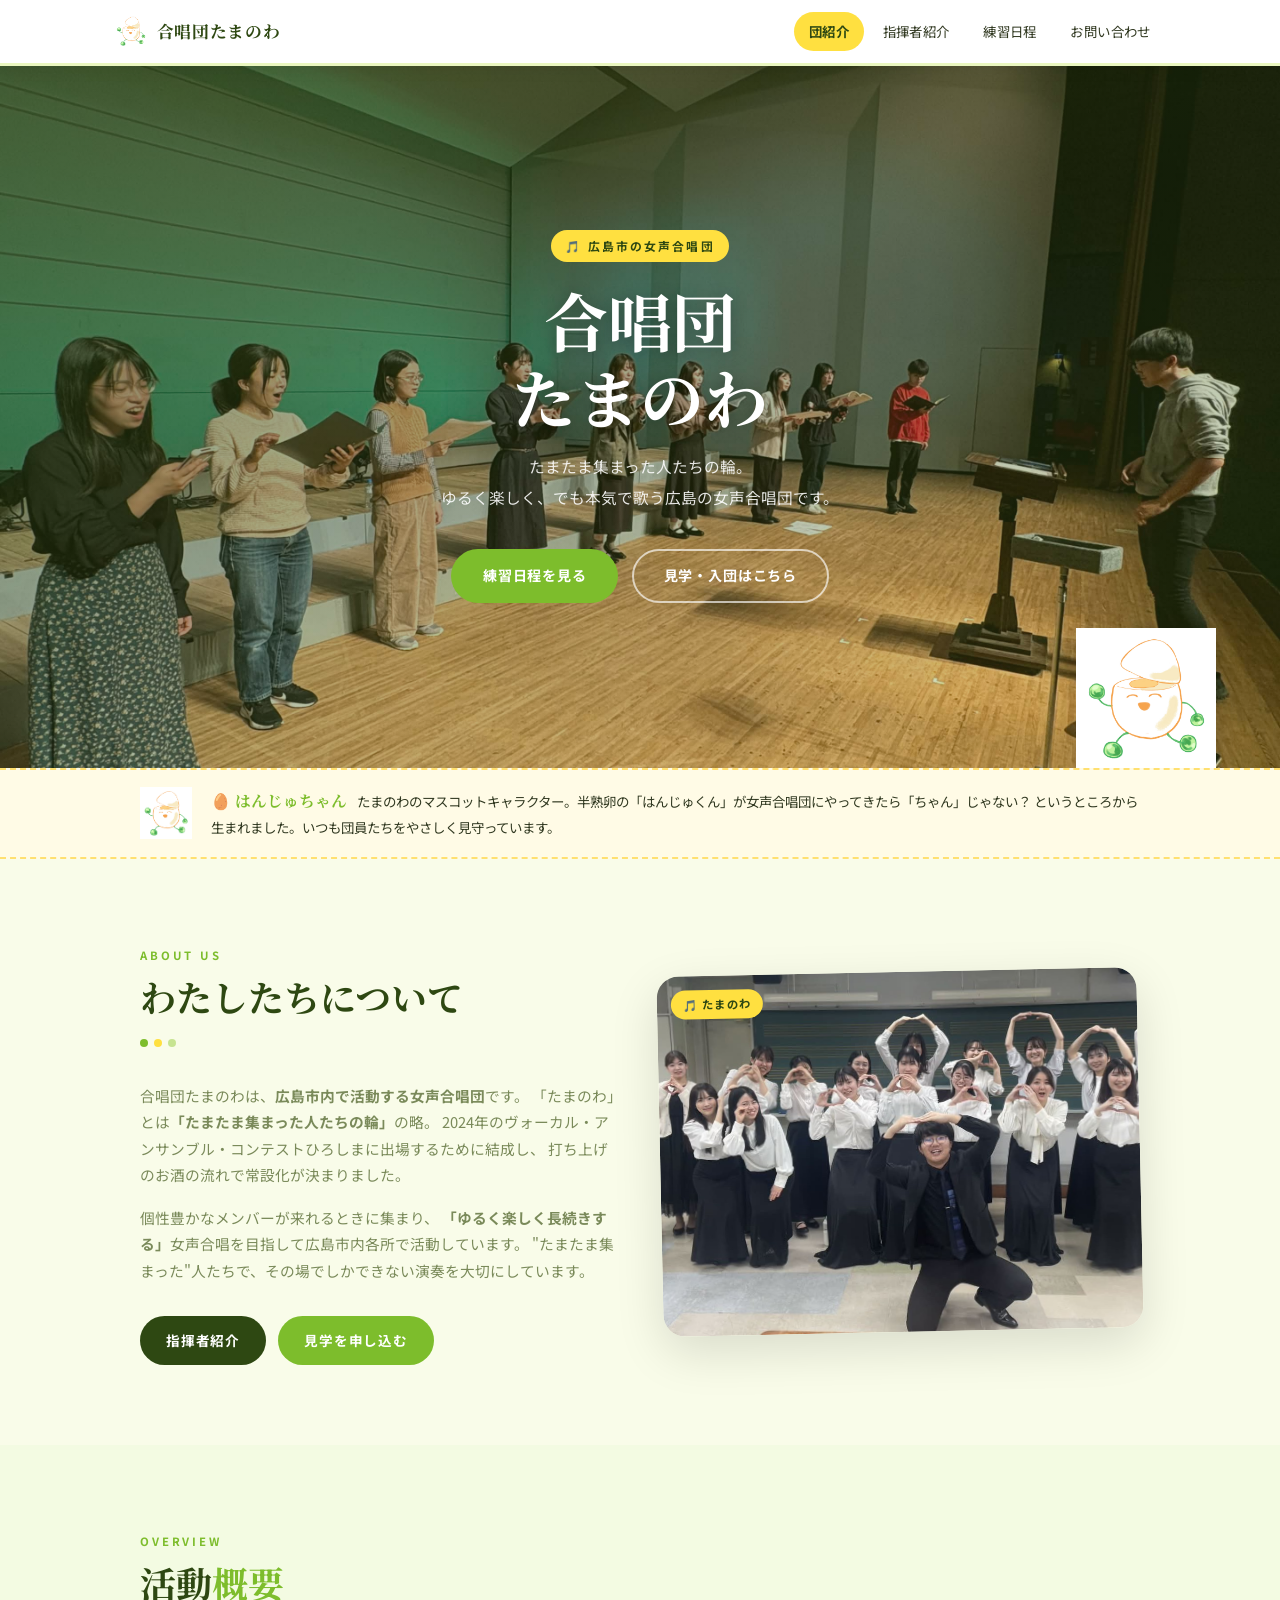
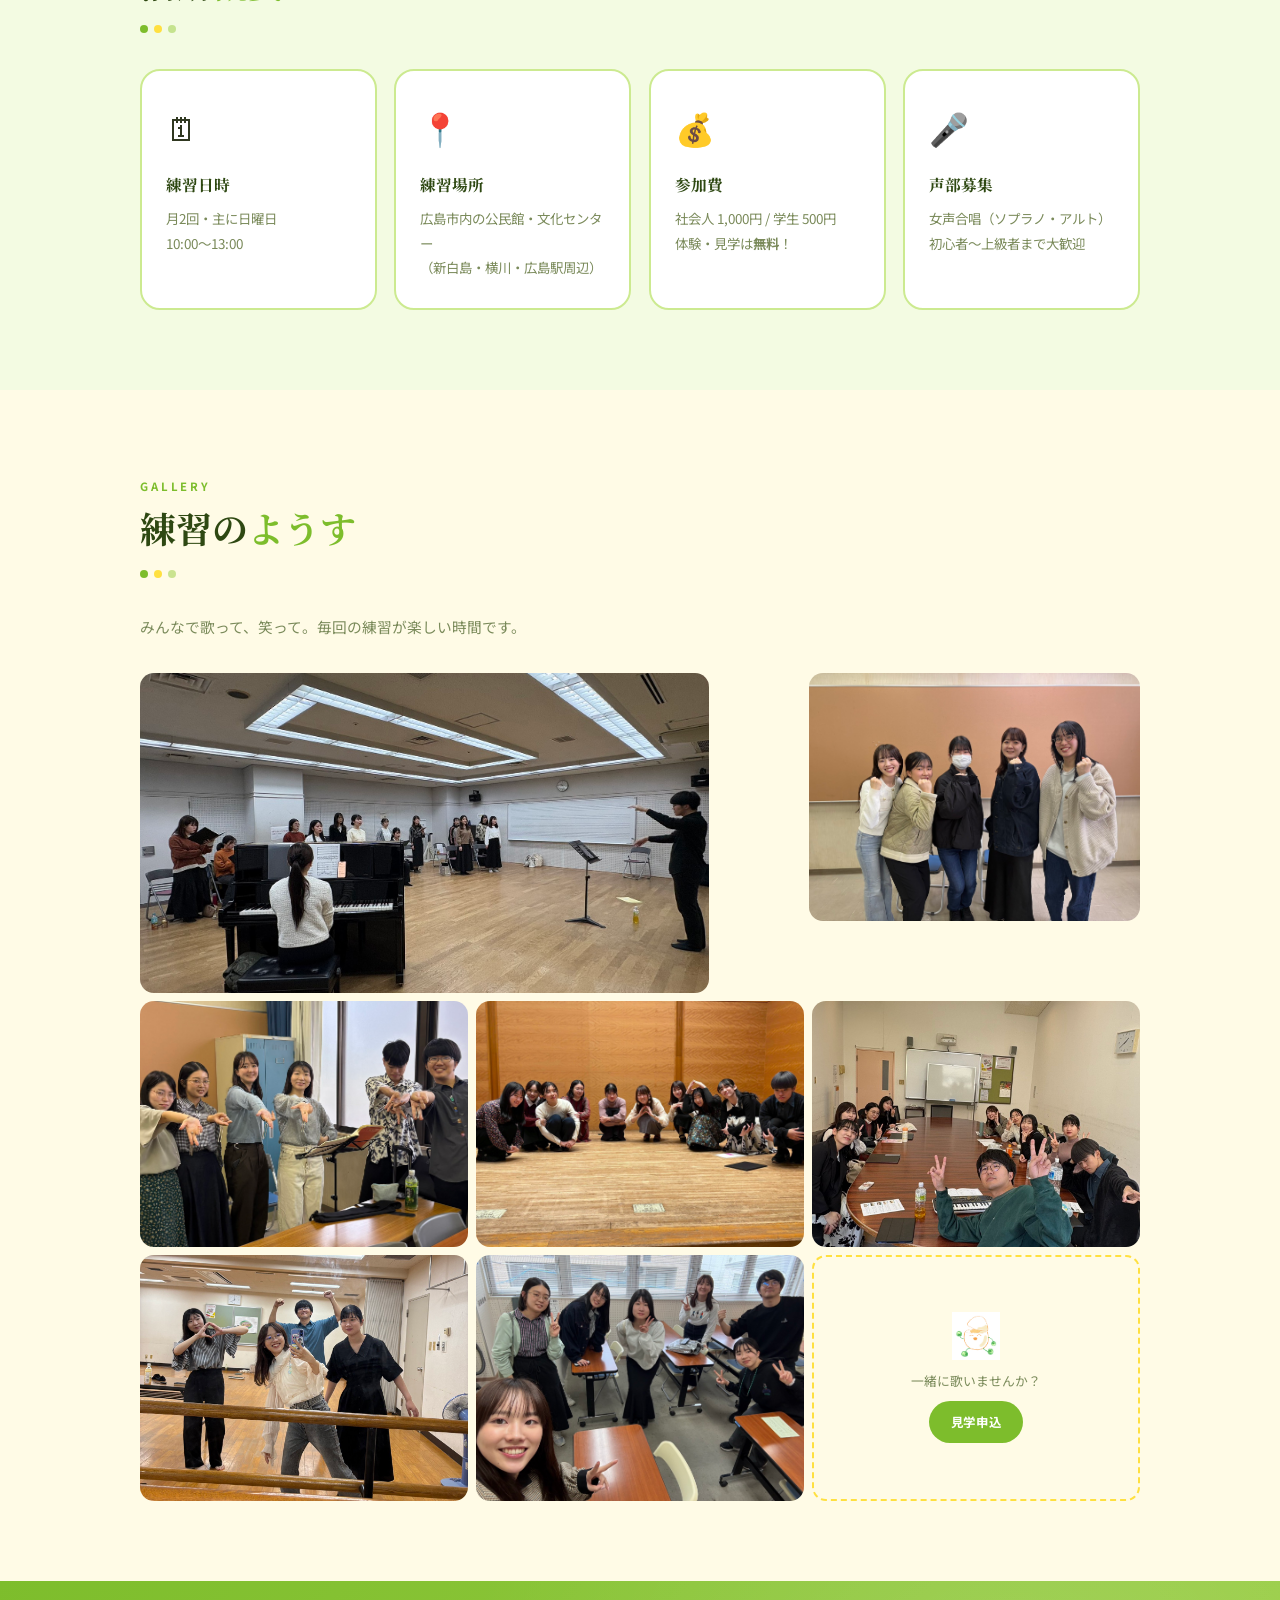
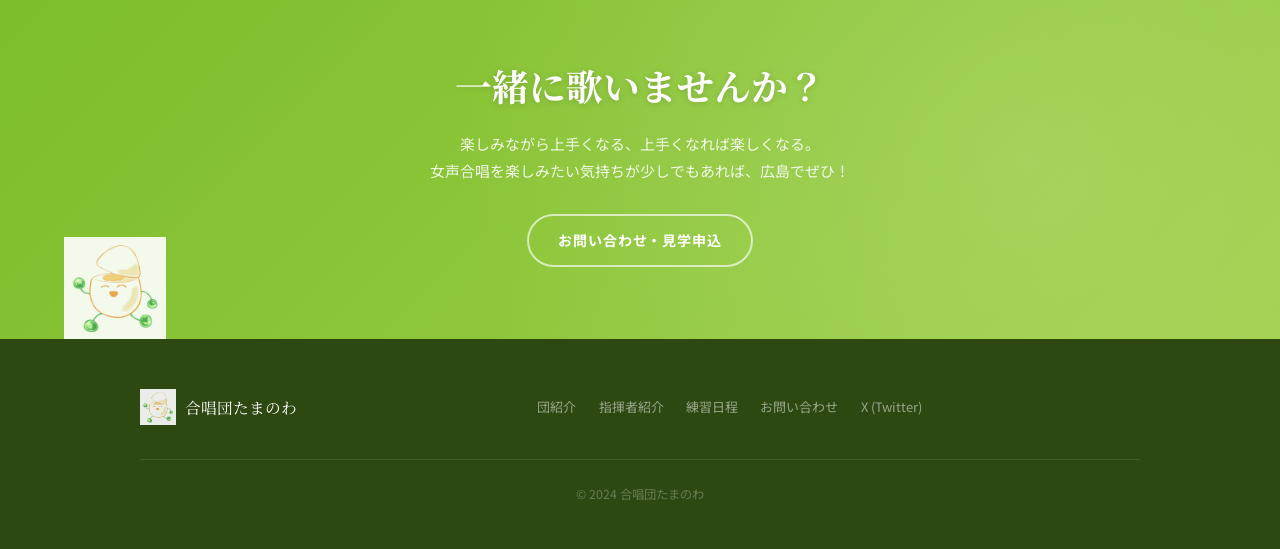
==== index.html @ dd09d54a "デザインをパステル黄緑・黄色ベースにリニューアル - カラーパレットをオレンジ系からパステル黄緑(lime)・黄(yellow)ベースに全面変更 - はんじゅちゃんのふわふわアニメーション(anima" ====
<!DOCTYPE html>
<html lang="ja">
<head>
  <meta charset="UTF-8">
  <meta name="viewport" content="width=device-width, initial-scale=1.0">
  <title>合唱団たまのわ｜広島市の女声合唱団</title>
  <meta name="description" content="広島市内で活動する女声合唱団「合唱団たまのわ」。新白島・横川・広島駅周辺で月2回練習。初心者から上級者まで大歓迎。体験・見学は無料です。">
  <meta name="keywords" content="合唱団,広島,女声合唱,たまのわ,合唱,広島市,女声合唱団,広島 合唱 女声">
  <meta property="og:title" content="合唱団たまのわ｜広島市の女声合唱団">
  <meta property="og:description" content="広島市内で活動する女声合唱団。月2回・広島市内各所で練習中。初心者大歓迎・体験無料！">
  <meta property="og:image" content="photo/団紹介.jpg">
  <meta property="og:type" content="website">
  <link rel="stylesheet" href="style.css">
</head>
<body>

<header>
  <nav>
    <a class="nav-logo" href="index.html">
      <img src="photo/キャラクター.png" alt="はんじゅちゃん">
      合唱団たまのわ
    </a>
    <button class="nav-toggle" aria-label="メニューを開く" onclick="this.closest('nav').querySelector('.nav-links').classList.toggle('open')">
      <span></span><span></span><span></span>
    </button>
    <ul class="nav-links">
      <li><a href="index.html" class="active">団紹介</a></li>
      <li><a href="conductor.html">指揮者紹介</a></li>
      <li><a href="schedule.html">練習日程</a></li>
      <li><a href="contact.html">お問い合わせ</a></li>
    </ul>
  </nav>
</header>

<!-- ヒーロー -->
<section class="hero">
  <div class="hero-bg" style="background-image: url('photo/団全体いい感じ.jpg');"></div>
  <div class="hero-content">
    <span class="hero-tag">🎵 広島市の女声合唱団</span>
    <h1 class="hero-title">合唱団<br>たまのわ</h1>
    <p class="hero-sub">
      たまたま集まった人たちの輪。<br>
      ゆるく楽しく、でも本気で歌う広島の女声合唱団です。
    </p>
    <div class="hero-btns">
      <a href="schedule.html" class="btn btn-primary">練習日程を見る</a>
      <a href="contact.html" class="btn btn-outline">見学・入団はこちら</a>
    </div>
  </div>
  <img src="photo/キャラクター.png" alt="はんじゅちゃん" class="hero-mascot">
</section>

<!-- はんじゅちゃん紹介バー -->
<div class="mascot-bar">
  <div class="mascot-bar-inner">
    <img src="photo/キャラクター.png" alt="はんじゅちゃん">
    <p class="mascot-bar-text">
      <span class="mascot-bar-name">🥚 はんじゅちゃん</span>
      たまのわのマスコットキャラクター。半熟卵の「はんじゅくん」が女声合唱団にやってきたら「ちゃん」じゃない？ というところから生まれました。いつも団員たちをやさしく見守っています。
    </p>
  </div>
</div>

<!-- 団紹介 -->
<section class="section">
  <div class="section-inner">
    <div class="photo-split">
      <div>
        <span class="section-tag">About Us</span>
        <h2 class="section-title">わたしたちについて</h2>
        <div class="divider-dots">
          <span></span><span></span><span></span>
        </div>
        <p class="section-lead">
          合唱団たまのわは、<strong>広島市内で活動する女声合唱団</strong>です。
          「たまのわ」とは<strong>「たまたま集まった人たちの輪」</strong>の略。
          2024年のヴォーカル・アンサンブル・コンテストひろしまに出場するために結成し、
          打ち上げのお酒の流れで常設化が決まりました。
        </p>
        <p class="section-lead" style="margin-top:1rem;">
          個性豊かなメンバーが来れるときに集まり、
          <strong>「ゆるく楽しく長続きする」</strong>女声合唱を目指して広島市内各所で活動しています。
          "たまたま集まった"人たちで、その場でしかできない演奏を大切にしています。
        </p>
        <div style="margin-top:2rem; display:flex; gap:.75rem; flex-wrap:wrap;">
          <a href="conductor.html" class="btn btn-dark" style="font-size:.85rem; padding:.65rem 1.5rem;">指揮者紹介</a>
          <a href="contact.html" class="btn btn-primary" style="font-size:.85rem; padding:.65rem 1.5rem;">見学を申し込む</a>
        </div>
      </div>
      <div class="photo-frame photo-frame-tilt">
        <img src="photo/団紹介.jpg" alt="合唱団たまのわ 集合写真">
        <span class="photo-badge">🎵 たまのわ</span>
      </div>
    </div>
  </div>
</section>

<!-- 活動概要カード -->
<section class="section bg-lime">
  <div class="section-inner">
    <span class="section-tag">Overview</span>
    <h2 class="section-title">活動<span>概要</span></h2>
    <div class="divider-dots"><span></span><span></span><span></span></div>

    <div class="card-grid">
      <div class="card">
        <span class="card-icon">🗓</span>
        <h3>練習日時</h3>
        <p>月2回・主に日曜日<br>10:00〜13:00</p>
      </div>
      <div class="card">
        <span class="card-icon">📍</span>
        <h3>練習場所</h3>
        <p>広島市内の公民館・文化センター<br>（新白島・横川・広島駅周辺）</p>
      </div>
      <div class="card">
        <span class="card-icon">💰</span>
        <h3>参加費</h3>
        <p>社会人 1,000円 / 学生 500円<br>体験・見学は<strong>無料</strong>！</p>
      </div>
      <div class="card">
        <span class="card-icon">🎤</span>
        <h3>声部募集</h3>
        <p>女声合唱（ソプラノ・アルト）<br>初心者〜上級者まで大歓迎</p>
      </div>
    </div>
  </div>
</section>

<!-- 練習風景ギャラリー -->
<section class="section bg-yellow">
  <div class="section-inner">
    <span class="section-tag">Gallery</span>
    <h2 class="section-title">練習の<span>ようす</span></h2>
    <div class="divider-dots"><span></span><span></span><span></span></div>
    <p class="section-lead">みんなで歌って、笑って。毎回の練習が楽しい時間です。</p>

    <div class="gallery-layout">
      <!-- 行1：本格練習シーン（大）＋ガッツポーズ -->
      <div class="gallery-row gallery-row-1">
        <div class="gallery-photo">
          <img src="photo/練習風景/S__86597705_0.jpg" alt="指揮者と合唱団の練習風景">
        </div>
        <div class="gallery-photo">
          <img src="photo/練習風景/S__86597706_0.jpg" alt="練習後のメンバー">
        </div>
      </div>

      <!-- 行2：3ショット -->
      <div class="gallery-row gallery-row-2">
        <div class="gallery-photo">
          <img src="photo/練習風景/S__86597701_0.jpg" alt="練習風景">
        </div>
        <div class="gallery-photo">
          <img src="photo/練習風景/S__86597704_0.jpg" alt="ステージでポーズ">
        </div>
        <div class="gallery-photo">
          <img src="photo/練習風景/S__86597703_0.jpg" alt="ミーティングのようす">
        </div>
      </div>

      <!-- 行3：残り2枚＋CTAセル -->
      <div class="gallery-row gallery-row-3">
        <div class="gallery-photo">
          <img src="photo/練習風景/S__86597702_0.jpg" alt="練習後のひとコマ">
        </div>
        <div class="gallery-photo">
          <img src="photo/練習風景/S__86597707_0.jpg" alt="練習後のひとコマ">
        </div>
        <div class="gallery-cta-cell">
          <img src="photo/キャラクター.png" alt="はんじゅちゃん">
          <p>一緒に歌いませんか？</p>
          <a href="contact.html" class="btn btn-primary" style="font-size:.78rem; padding:.5rem 1.2rem;">見学申込</a>
        </div>
      </div>
    </div>
  </div>
</section>

<!-- CTA バナー -->
<section class="cta-band">
  <img src="photo/キャラクター.png" alt="" class="cta-mascot">
  <h2>一緒に歌いませんか？</h2>
  <p>楽しみながら上手くなる、上手くなれば楽しくなる。<br>女声合唱を楽しみたい気持ちが少しでもあれば、広島でぜひ！</p>
  <a href="contact.html" class="btn btn-outline">お問い合わせ・見学申込</a>
</section>

<footer>
  <div class="footer-inner">
    <div class="footer-logo">
      <img src="photo/キャラクター.png" alt="はんじゅちゃん">
      <span>合唱団たまのわ</span>
    </div>
    <nav class="footer-links">
      <a href="index.html">団紹介</a>
      <a href="conductor.html">指揮者紹介</a>
      <a href="schedule.html">練習日程</a>
      <a href="contact.html">お問い合わせ</a>
      <a href="https://x.com/tamanowa_chorus" target="_blank" rel="noopener">X (Twitter)</a>
    </nav>
    <p class="footer-copy">© 2024 合唱団たまのわ</p>
  </div>
</footer>

</body>
</html>
---- style.css ----
@import url('https://fonts.googleapis.com/css2?family=Noto+Serif+JP:wght@400;700&family=Noto+Sans+JP:wght@300;400;500;700&display=swap');

*, *::before, *::after { box-sizing: border-box; margin: 0; padding: 0; }

:root {
  --lime:        #7DBD2C;   /* メインアクセント：黄緑 */
  --lime-light:  #9ED048;   /* 明るい黄緑 */
  --lime-pale:   #EAF7C0;   /* 淡い黄緑（bg用） */
  --lime-mist:   #F3FBE2;   /* 超淡い黄緑 */
  --yellow:      #FFE040;   /* パステル黄 */
  --yellow-light:#FFF088;   /* 明るい黄 */
  --yellow-pale: #FFFBE6;   /* 超淡い黄 */
  --bg:          #F9FCE9;   /* ページ背景：ほんのり黄緑 */
  --surface:     #FFFFFF;
  --dark:        #2E4812;   /* 濃い緑（ナビ・フッター） */
  --text:        #303820;   /* 本文テキスト */
  --muted:       #7A8A5A;   /* サブテキスト */
  --border:      #CCEA90;   /* ボーダー */
}

html { scroll-behavior: smooth; }
body { font-family: 'Noto Sans JP', sans-serif; background: var(--bg); color: var(--text); line-height: 1.8; }

::-webkit-scrollbar { width: 6px; }
::-webkit-scrollbar-track { background: var(--bg); }
::-webkit-scrollbar-thumb { background: var(--lime-light); border-radius: 3px; }

/* ━━━━━━━━━━━━━━━━━━━━━━━━━━━━━━
   ナビゲーション
━━━━━━━━━━━━━━━━━━━━━━━━━━━━━━ */
header {
  position: sticky; top: 0; z-index: 200;
  background: var(--surface);
  border-bottom: 3px solid var(--lime-pale);
  box-shadow: 0 2px 16px rgba(0,0,0,.08);
}

nav {
  max-width: 1100px; margin: 0 auto;
  display: flex; align-items: center; justify-content: space-between;
  padding: .75rem 1.5rem;
}

.nav-logo {
  display: flex; align-items: center; gap: .55rem;
  font-family: 'Noto Serif JP', serif;
  font-size: 1.05rem; font-weight: 700;
  color: var(--dark); text-decoration: none; letter-spacing: .04em;
}

.nav-logo img { width: 34px; height: 34px; object-fit: contain; }

.nav-links { display: flex; gap: .2rem; list-style: none; }

.nav-links a {
  display: block; padding: .45rem .95rem;
  color: var(--text); text-decoration: none;
  font-size: .84rem; letter-spacing: .03em;
  border-radius: 20px; transition: all .2s;
}

.nav-links a:hover { color: var(--dark); background: var(--lime-pale); }
.nav-links a.active { color: var(--dark); background: var(--yellow); font-weight: 700; }

/* ハンバーガーボタン（スマホ） */
.nav-toggle {
  display: none;
  flex-direction: column; gap: 5px;
  width: 28px; cursor: pointer; padding: 4px;
  background: none; border: none;
}
.nav-toggle span {
  display: block; height: 2px; background: var(--dark); border-radius: 2px;
  transition: all .25s;
}

/* ━━━━━━━━━━━━━━━━━━━━━━━━━━━━━━
   ヒーロー
━━━━━━━━━━━━━━━━━━━━━━━━━━━━━━ */
.hero {
  position: relative;
  height: 78vh; min-height: 460px; max-height: 720px;
  display: flex; align-items: center; justify-content: center;
  overflow: hidden;
}

.hero-bg {
  position: absolute; inset: 0;
  background-size: cover; background-position: center 30%;
}

.hero-bg::after {
  content: '';
  position: absolute; inset: 0;
  background: linear-gradient(
    155deg,
    rgba(46, 72, 18, .65) 0%,
    rgba(46, 72, 18, .40) 50%,
    rgba(125, 189, 44, .18) 100%
  );
}

.hero-content {
  position: relative; z-index: 1;
  text-align: center; padding: 1.5rem 2rem;
  max-width: 680px;
}

.hero-tag {
  display: inline-block;
  background: var(--yellow); color: var(--dark);
  font-size: .74rem; font-weight: 700;
  letter-spacing: .18em;
  padding: .32rem .9rem; border-radius: 20px;
  margin-bottom: 1.2rem;
}

.hero-title {
  font-family: 'Noto Serif JP', serif;
  font-size: clamp(2.2rem, 6.5vw, 4rem);
  font-weight: 700; color: #fff;
  line-height: 1.2; margin-bottom: 1rem;
  text-shadow: 0 2px 16px rgba(0,0,0,.3);
}

.hero-sub {
  font-size: .98rem; color: rgba(255,255,255,.88);
  margin-bottom: 2.25rem; line-height: 2;
}

.hero-btns { display: flex; gap: .85rem; justify-content: center; flex-wrap: wrap; }

.hero-mascot {
  position: absolute; bottom: 0; right: 5%;
  width: clamp(80px, 11vw, 140px);
  filter: drop-shadow(0 4px 12px rgba(0,0,0,.2));
  pointer-events: none;
}

/* ━━━━━━━━━━━━━━━━━━━━━━━━━━━━━━
   ボタン
━━━━━━━━━━━━━━━━━━━━━━━━━━━━━━ */
.btn {
  display: inline-flex; align-items: center; gap: .45rem;
  padding: .75rem 1.85rem; border-radius: 50px;
  font-family: inherit; font-size: .88rem; font-weight: 700;
  letter-spacing: .06em; text-decoration: none;
  border: 2px solid transparent;
  transition: transform .18s, box-shadow .18s, background .18s;
  cursor: pointer;
}

.btn-primary { background: var(--lime); color: #fff; }
.btn-primary:hover { background: var(--lime-light); transform: translateY(-2px); box-shadow: 0 8px 22px rgba(125,189,44,.38); }

.btn-yellow { background: var(--yellow); color: var(--dark); }
.btn-yellow:hover { background: var(--yellow-light); transform: translateY(-2px); box-shadow: 0 8px 22px rgba(255,224,64,.45); }

.btn-outline { background: transparent; color: #fff; border-color: rgba(255,255,255,.65); }
.btn-outline:hover { background: rgba(255,255,255,.14); transform: translateY(-2px); }

.btn-dark { background: var(--dark); color: #fff; }
.btn-dark:hover { background: #3c5e1c; transform: translateY(-2px); box-shadow: 0 8px 22px rgba(46,72,18,.35); }

.btn-line { background: #06C755; color: #fff; }
.btn-line:hover { background: #00A847; transform: translateY(-2px); box-shadow: 0 8px 22px rgba(6,199,85,.38); }

/* ━━━━━━━━━━━━━━━━━━━━━━━━━━━━━━
   セクション
━━━━━━━━━━━━━━━━━━━━━━━━━━━━━━ */
.section { padding: 5rem 1.5rem; }
.section-inner { max-width: 1000px; margin: 0 auto; }

.section-tag {
  display: inline-block;
  font-size: .71rem; font-weight: 700;
  letter-spacing: .25em; text-transform: uppercase;
  color: var(--lime); margin-bottom: .45rem;
}

.section-title {
  font-family: 'Noto Serif JP', serif;
  font-size: clamp(1.6rem, 3.2vw, 2.25rem);
  font-weight: 700; color: var(--dark);
  margin-bottom: .7rem; line-height: 1.35;
}

.section-title span { color: var(--lime); }

.section-lead { color: var(--muted); max-width: 600px; font-size: .92rem; }

.divider-dots { display: flex; gap: 6px; margin: 1.1rem 0 2.25rem; }
.divider-dots span { width: 8px; height: 8px; border-radius: 50%; background: var(--lime); }
.divider-dots span:nth-child(2) { background: var(--yellow); }
.divider-dots span:nth-child(3) { background: var(--lime-light); opacity: .55; }

/* ━━━━━━━━━━━━━━━━━━━━━━━━━━━━━━
   カード
━━━━━━━━━━━━━━━━━━━━━━━━━━━━━━ */
.card-grid { display: grid; grid-template-columns: repeat(auto-fit, minmax(220px, 1fr)); gap: 1.1rem; margin-top: 2.25rem; }

.card {
  background: var(--surface); border-radius: 20px;
  padding: 1.75rem 1.5rem;
  border: 2px solid var(--border);
  transition: transform .2s, box-shadow .2s, border-color .2s;
}

.card:hover { transform: translateY(-5px); box-shadow: 0 14px 36px rgba(0,0,0,.09); border-color: var(--lime-pale); }

.card-icon { font-size: 2rem; margin-bottom: .85rem; display: block; }
.card h3 { font-family: 'Noto Serif JP', serif; font-size: .98rem; color: var(--dark); margin-bottom: .45rem; }
.card p { font-size: .84rem; color: var(--muted); line-height: 1.85; }

/* ━━━━━━━━━━━━━━━━━━━━━━━━━━━━━━
   BG variants
━━━━━━━━━━━━━━━━━━━━━━━━━━━━━━ */
.bg-lime  { background: var(--lime-mist); }
.bg-yellow { background: var(--yellow-pale); }

/* ━━━━━━━━━━━━━━━━━━━━━━━━━━━━━━
   写真スプリット
━━━━━━━━━━━━━━━━━━━━━━━━━━━━━━ */
.photo-split {
  display: grid; grid-template-columns: 1fr 1fr;
  gap: 2.5rem; align-items: center;
}

.photo-frame {
  position: relative;
  border-radius: 22px; overflow: hidden;
  box-shadow: 0 16px 48px rgba(0,0,0,.13);
  aspect-ratio: 4/3;
  max-height: 400px;
}

.photo-frame img { width: 100%; height: 100%; object-fit: cover; display: block; transition: transform .5s; }
.photo-frame:hover img { transform: scale(1.04); }

.photo-frame-tilt { transform: rotate(-1.2deg); transition: transform .3s; }
.photo-frame-tilt:hover { transform: rotate(0deg) scale(1.02); }

.photo-badge {
  position: absolute; top: 14px; left: 14px;
  background: var(--yellow); color: var(--dark);
  font-size: .71rem; font-weight: 700; letter-spacing: .1em;
  padding: .28rem .75rem; border-radius: 20px;
}

/* ━━━━━━━━━━━━━━━━━━━━━━━━━━━━━━
   はんじゅちゃん紹介バー
━━━━━━━━━━━━━━━━━━━━━━━━━━━━━━ */
.mascot-bar {
  background: var(--yellow-pale);
  border-top: 2px dashed #FFE070;
  border-bottom: 2px dashed #FFE070;
  padding: 1rem 1.5rem;
}

.mascot-bar-inner {
  max-width: 1000px; margin: 0 auto;
  display: flex; align-items: center; gap: 1.2rem;
}

.mascot-bar img { width: 52px; height: 52px; object-fit: contain; flex-shrink: 0; }

.mascot-bar-text { font-size: .84rem; color: var(--text); line-height: 1.9; }

.mascot-bar-name {
  font-weight: 700; font-family: 'Noto Serif JP', serif;
  font-size: .98rem; color: var(--lime); margin-right: .4rem;
}

/* ━━━━━━━━━━━━━━━━━━━━━━━━━━━━━━
   練習風景ギャラリー
━━━━━━━━━━━━━━━━━━━━━━━━━━━━━━ */
.gallery-layout { display: flex; flex-direction: column; gap: 8px; margin-top: 2rem; }

.gallery-row { display: grid; gap: 8px; }
.gallery-row-1 { grid-template-columns: 2fr 1fr; }
.gallery-row-2 { grid-template-columns: 1fr 1fr 1fr; }
.gallery-row-3 { grid-template-columns: 1fr 1fr 1fr; }

.gallery-photo { border-radius: 14px; overflow: hidden; }

/* aspect-ratioで高さを制御（px固定をやめる） */
.gallery-row-1 .gallery-photo { aspect-ratio: 4/3; }
.gallery-row-1 .gallery-photo:first-child { aspect-ratio: 16/9; max-height: 320px; }
.gallery-row-2 .gallery-photo,
.gallery-row-3 .gallery-photo { aspect-ratio: 4/3; }

.gallery-photo img { width: 100%; height: 100%; object-fit: cover; display: block; transition: transform .4s; }
.gallery-photo:hover img { transform: scale(1.05); }

.gallery-cta-cell {
  border-radius: 14px;
  background: var(--yellow-pale);
  border: 2px dashed var(--yellow);
  display: flex; flex-direction: column;
  align-items: center; justify-content: center;
  gap: .55rem; padding: 1.25rem; text-align: center;
  aspect-ratio: 4/3;
}

.gallery-cta-cell img { width: 48px; height: 48px; object-fit: contain; }
.gallery-cta-cell p { font-size: .8rem; color: var(--muted); }

/* ━━━━━━━━━━━━━━━━━━━━━━━━━━━━━━
   指揮者プロフィール
━━━━━━━━━━━━━━━━━━━━━━━━━━━━━━ */
.conductor-wrap {
  display: grid; grid-template-columns: 260px 1fr;
  gap: 3rem; align-items: start;
}

.conductor-photos { display: flex; flex-direction: column; gap: .85rem; }

.conductor-photo-main {
  border-radius: 18px; overflow: hidden;
  box-shadow: 0 12px 40px rgba(0,0,0,.14);
  aspect-ratio: 3/4; max-height: 340px;
}

.conductor-photo-main img { width: 100%; height: 100%; object-fit: cover; object-position: top; display: block; }

.conductor-photo-sub {
  border-radius: 14px; overflow: hidden;
  box-shadow: 0 6px 20px rgba(0,0,0,.1);
  aspect-ratio: 4/3;
  transform: rotate(1.2deg); transition: transform .3s;
}

.conductor-photo-sub:hover { transform: rotate(0deg); }
.conductor-photo-sub img { width: 100%; height: 100%; object-fit: cover; object-position: center 20%; display: block; }

.conductor-name-en { font-size: .73rem; letter-spacing: .2em; text-transform: uppercase; color: var(--lime); margin-bottom: .35rem; font-weight: 700; }
.conductor-name { font-family: 'Noto Serif JP', serif; font-size: 1.9rem; color: var(--dark); margin-bottom: .2rem; }
.conductor-role { font-size: .82rem; color: var(--muted); letter-spacing: .1em; margin-bottom: 1.6rem; }
.conductor-bio { color: var(--muted); font-size: .91rem; line-height: 2.1; }
.conductor-bio + .conductor-bio { margin-top: .9rem; }

/* ━━━━━━━━━━━━━━━━━━━━━━━━━━━━━━
   スタッフカード
━━━━━━━━━━━━━━━━━━━━━━━━━━━━━━ */
.staff-card {
  display: flex; align-items: flex-start; gap: 1.1rem;
  background: var(--surface); border-radius: 18px;
  padding: 1.6rem; border: 2px solid var(--border);
  transition: transform .2s, box-shadow .2s;
}
.staff-card:hover { transform: translateY(-4px); box-shadow: 0 10px 28px rgba(0,0,0,.09); }

.staff-icon { width: 50px; height: 50px; border-radius: 50%; display: flex; align-items: center; justify-content: center; font-size: 1.35rem; flex-shrink: 0; }
.staff-icon.lime   { background: var(--lime-pale); }
.staff-icon.yellow { background: var(--yellow-pale); }

.staff-title { font-size: .71rem; font-weight: 700; letter-spacing: .15em; color: var(--lime); margin-bottom: .28rem; }
.staff-name { font-family: 'Noto Serif JP', serif; font-size: 1.02rem; color: var(--dark); margin-bottom: .35rem; }
.staff-desc { font-size: .83rem; color: var(--muted); }

/* ━━━━━━━━━━━━━━━━━━━━━━━━━━━━━━
   メッセージ引用
━━━━━━━━━━━━━━━━━━━━━━━━━━━━━━ */
.message-block {
  background: var(--lime-pale);
  border-radius: 22px;
  padding: 2.5rem 3rem;
  position: relative; overflow: hidden;
}

.message-block::before {
  content: '"';
  position: absolute; top: -8px; left: 18px;
  font-size: 8rem; color: var(--lime); opacity: .14;
  font-family: Georgia, serif; line-height: 1;
  pointer-events: none;
}

.message-text { font-family: 'Noto Serif JP', serif; font-size: 1rem; line-height: 2.2; color: var(--text); position: relative; }
.message-sig { margin-top: 1.2rem; font-size: .84rem; color: var(--muted); text-align: right; }

/* ━━━━━━━━━━━━━━━━━━━━━━━━━━━━━━
   スケジュール
━━━━━━━━━━━━━━━━━━━━━━━━━━━━━━ */
.schedule-table { width: 100%; border-collapse: collapse; font-size: .87rem; margin-top: 2rem; border-radius: 16px; overflow: hidden; box-shadow: 0 4px 18px rgba(0,0,0,.07); }

.schedule-table th { background: var(--dark); color: #fff; padding: .95rem 1.2rem; text-align: left; font-weight: 500; font-size: .79rem; letter-spacing: .07em; }
.schedule-table td { padding: .88rem 1.2rem; border-bottom: 1px solid var(--border); vertical-align: middle; background: var(--surface); }
.schedule-table tr:last-child td { border-bottom: none; }
.schedule-table tr:hover td { background: var(--lime-mist); }

.badge { display: inline-flex; align-items: center; padding: .18rem .65rem; border-radius: 20px; font-size: .71rem; font-weight: 700; letter-spacing: .04em; gap: .28rem; }
.badge::before { content: '●'; font-size: .48rem; }
.badge-regular { background: #E8F0FF; color: #2255CC; }
.badge-regular::before { color: #5588FF; }
.badge-special { background: var(--yellow-pale); color: #8A6000; }
.badge-special::before { color: #DDA800; }
.badge-concert { background: var(--lime-pale); color: #2A6A10; }
.badge-concert::before { color: var(--lime); }

.info-box { background: var(--yellow-pale); border: 1.5px solid #FFE48A; border-radius: 14px; padding: 1.2rem 1.45rem; margin-top: 1.5rem; font-size: .87rem; color: var(--text); }

/* ━━━━━━━━━━━━━━━━━━━━━━━━━━━━━━
   練習情報カード
━━━━━━━━━━━━━━━━━━━━━━━━━━━━━━ */
.info-card-grid { display: grid; grid-template-columns: repeat(auto-fit, minmax(190px, 1fr)); gap: 1rem; margin-top: 2rem; }

.info-card { background: var(--surface); border-radius: 18px; padding: 1.4rem; border: 2px solid var(--border); }
.info-card-icon { font-size: 1.7rem; margin-bottom: .7rem; }
.info-card-label { font-size: .71rem; font-weight: 700; color: var(--lime); letter-spacing: .15em; text-transform: uppercase; margin-bottom: .28rem; }
.info-card-value { font-family: 'Noto Serif JP', serif; font-size: .98rem; color: var(--dark); }
.info-card-sub { font-size: .79rem; color: var(--muted); margin-top: .18rem; }

/* ━━━━━━━━━━━━━━━━━━━━━━━━━━━━━━
   お問い合わせ
━━━━━━━━━━━━━━━━━━━━━━━━━━━━━━ */
.contact-methods { display: grid; grid-template-columns: 1fr 1fr; gap: 1.4rem; margin-top: 2rem; }

.contact-method-card {
  border-radius: 22px; padding: 2.25rem 1.85rem; text-align: center;
  transition: transform .2s, box-shadow .2s;
  border: 2px solid transparent;
}

.contact-method-card:hover { transform: translateY(-5px); box-shadow: 0 18px 44px rgba(0,0,0,.11); }
.contact-method-card.line { background: #F0FBF4; border-color: #06C755; }
.contact-method-card.form { background: #EEF4FF; border-color: #4A80F0; }

.contact-method-icon { font-size: 2.75rem; margin-bottom: .9rem; display: block; }
.contact-method-title { font-family: 'Noto Serif JP', serif; font-size: 1.25rem; color: var(--dark); margin-bottom: .45rem; }
.contact-method-desc { font-size: .84rem; color: var(--muted); margin-bottom: 1.65rem; line-height: 1.9; }

.contact-faq { margin-top: 3rem; }
.faq-item { padding: 1.1rem 0; border-bottom: 1px solid var(--border); }
.faq-q { font-weight: 700; color: var(--dark); margin-bottom: .35rem; display: flex; gap: .55rem; }
.faq-q::before { content: 'Q.'; color: var(--lime); flex-shrink: 0; }
.faq-a { font-size: .87rem; color: var(--muted); padding-left: 1.75rem; }

/* ━━━━━━━━━━━━━━━━━━━━━━━━━━━━━━
   CTA バナー
━━━━━━━━━━━━━━━━━━━━━━━━━━━━━━ */
.cta-band {
  background: linear-gradient(135deg, var(--lime) 0%, var(--lime-light) 100%);
  padding: 4.5rem 1.5rem; text-align: center; position: relative; overflow: hidden;
}

.cta-band::before {
  content: '';
  position: absolute; inset: 0;
  background: radial-gradient(circle at 80% 50%, rgba(255,255,255,.15) 0%, transparent 55%);
}

.cta-band h2 { font-family: 'Noto Serif JP', serif; font-size: clamp(1.6rem, 3.8vw, 2.3rem); color: #fff; margin-bottom: .75rem; position: relative; text-shadow: 0 1px 6px rgba(0,0,0,.15); }
.cta-band p { color: rgba(255,255,255,.88); margin-bottom: 1.85rem; position: relative; font-size: .93rem; }

.cta-mascot {
  position: absolute; left: 5%; bottom: 0;
  width: clamp(60px, 8vw, 110px);
  opacity: .9;
}

/* ━━━━━━━━━━━━━━━━━━━━━━━━━━━━━━
   ページヒーロー（サブページ）
━━━━━━━━━━━━━━━━━━━━━━━━━━━━━━ */
.page-hero {
  background: linear-gradient(135deg, var(--dark) 0%, #3e6a1a 100%);
  padding: 4.5rem 1.5rem 3.5rem; text-align: center; position: relative; overflow: hidden;
}

.page-hero::after {
  content: '';
  position: absolute; inset: 0;
  background: radial-gradient(circle at 70% 40%, rgba(158,208,72,.18) 0%, transparent 55%);
}

.page-hero-content { position: relative; }

.page-hero-tag { display: inline-block; background: var(--yellow); color: var(--dark); font-size: .71rem; font-weight: 700; letter-spacing: .2em; padding: .28rem .88rem; border-radius: 20px; margin-bottom: .9rem; }

.page-hero h1 { font-family: 'Noto Serif JP', serif; font-size: clamp(1.9rem, 4.8vw, 2.9rem); color: #fff; font-weight: 700; }

/* ━━━━━━━━━━━━━━━━━━━━━━━━━━━━━━
   フッター
━━━━━━━━━━━━━━━━━━━━━━━━━━━━━━ */
footer { background: var(--dark); padding: 2.75rem 1.5rem; }

.footer-inner { max-width: 1000px; margin: 0 auto; display: flex; align-items: center; justify-content: space-between; flex-wrap: wrap; gap: 1.4rem; }

.footer-logo { display: flex; align-items: center; gap: .55rem; }
.footer-logo img { width: 36px; height: 36px; object-fit: contain; opacity: .9; }
.footer-logo span { font-family: 'Noto Serif JP', serif; color: #fff; font-size: .98rem; }

.footer-links { display: flex; gap: 1.4rem; flex-wrap: wrap; }
.footer-links a { color: rgba(255,255,255,.5); text-decoration: none; font-size: .81rem; transition: color .2s; }
.footer-links a:hover { color: var(--yellow-light); }

.footer-copy { width: 100%; text-align: center; font-size: .77rem; color: rgba(255,255,255,.28); border-top: 1px solid rgba(255,255,255,.1); padding-top: 1.4rem; margin-top: .4rem; }

/* ━━━━━━━━━━━━━━━━━━━━━━━━━━━━━━
   レスポンシブ
━━━━━━━━━━━━━━━━━━━━━━━━━━━━━━ */

/* タブレット */
@media (max-width: 900px) {
  .conductor-wrap { grid-template-columns: 200px 1fr; gap: 2rem; }
  .conductor-photo-main { max-height: 280px; }
}

/* スマホ */
@media (max-width: 768px) {
  /* ナビ */
  .nav-links {
    display: none; flex-direction: column; gap: 0;
    position: absolute; top: 100%; left: 0; right: 0;
    background: var(--surface);
    border-top: 2px solid var(--lime-pale);
    box-shadow: 0 8px 20px rgba(0,0,0,.1);
    padding: .5rem 0;
  }
  .nav-links.open { display: flex; }
  .nav-links a { border-radius: 0; padding: .75rem 1.5rem; font-size: .9rem; }
  .nav-links a:hover, .nav-links a.active { background: var(--lime-pale); }
  .nav-toggle { display: flex; }
  header { position: relative; } /* スマホではstickyをやめ、メニューの位置を正しく */
  header nav { position: relative; }

  /* ヒーロー */
  .hero { height: 62vmax; min-height: 360px; max-height: 500px; }
  .hero-title { font-size: clamp(1.9rem, 8vw, 2.8rem); }
  .hero-mascot { width: 72px; }

  /* セクション */
  .section { padding: 3.5rem 1.2rem; }

  /* 写真スプリット */
  .photo-split { grid-template-columns: 1fr; gap: 1.75rem; }

  /* ギャラリー */
  .gallery-row-1 { grid-template-columns: 1fr; }
  .gallery-row-2 { grid-template-columns: 1fr 1fr; }
  .gallery-row-3 { grid-template-columns: 1fr 1fr; }
  .gallery-row-1 .gallery-photo { aspect-ratio: 16/9; max-height: none; }
  .gallery-row-1 .gallery-photo:first-child { aspect-ratio: 16/9; max-height: none; }

  /* 指揮者 */
  .conductor-wrap { grid-template-columns: 1fr; }
  .conductor-photos { flex-direction: row; gap: .75rem; }
  .conductor-photo-main { flex: 1; aspect-ratio: 1; max-height: 200px; }
  .conductor-photo-sub { flex: 1; }

  /* コンタクト */
  .contact-methods { grid-template-columns: 1fr; }

  /* テーブル */
  .schedule-table { font-size: .8rem; }
  .schedule-table th, .schedule-table td { padding: .7rem .85rem; }
  .schedule-table th:nth-child(3), .schedule-table td:nth-child(3) { display: none; }

  /* フッター */
  .footer-inner { flex-direction: column; text-align: center; }
  .footer-links { justify-content: center; }

  /* CTA */
  .cta-band { padding: 3.5rem 1.2rem; }
  .cta-mascot { display: none; }

  /* メッセージ */
  .message-block { padding: 2rem 1.75rem; }
}

@media (max-width: 400px) {
  .gallery-row-2 { grid-template-columns: 1fr; }
  .gallery-row-3 { grid-template-columns: 1fr; }
  .gallery-cta-cell { aspect-ratio: 3/2; }
  .btn { padding: .65rem 1.4rem; font-size: .82rem; }
}
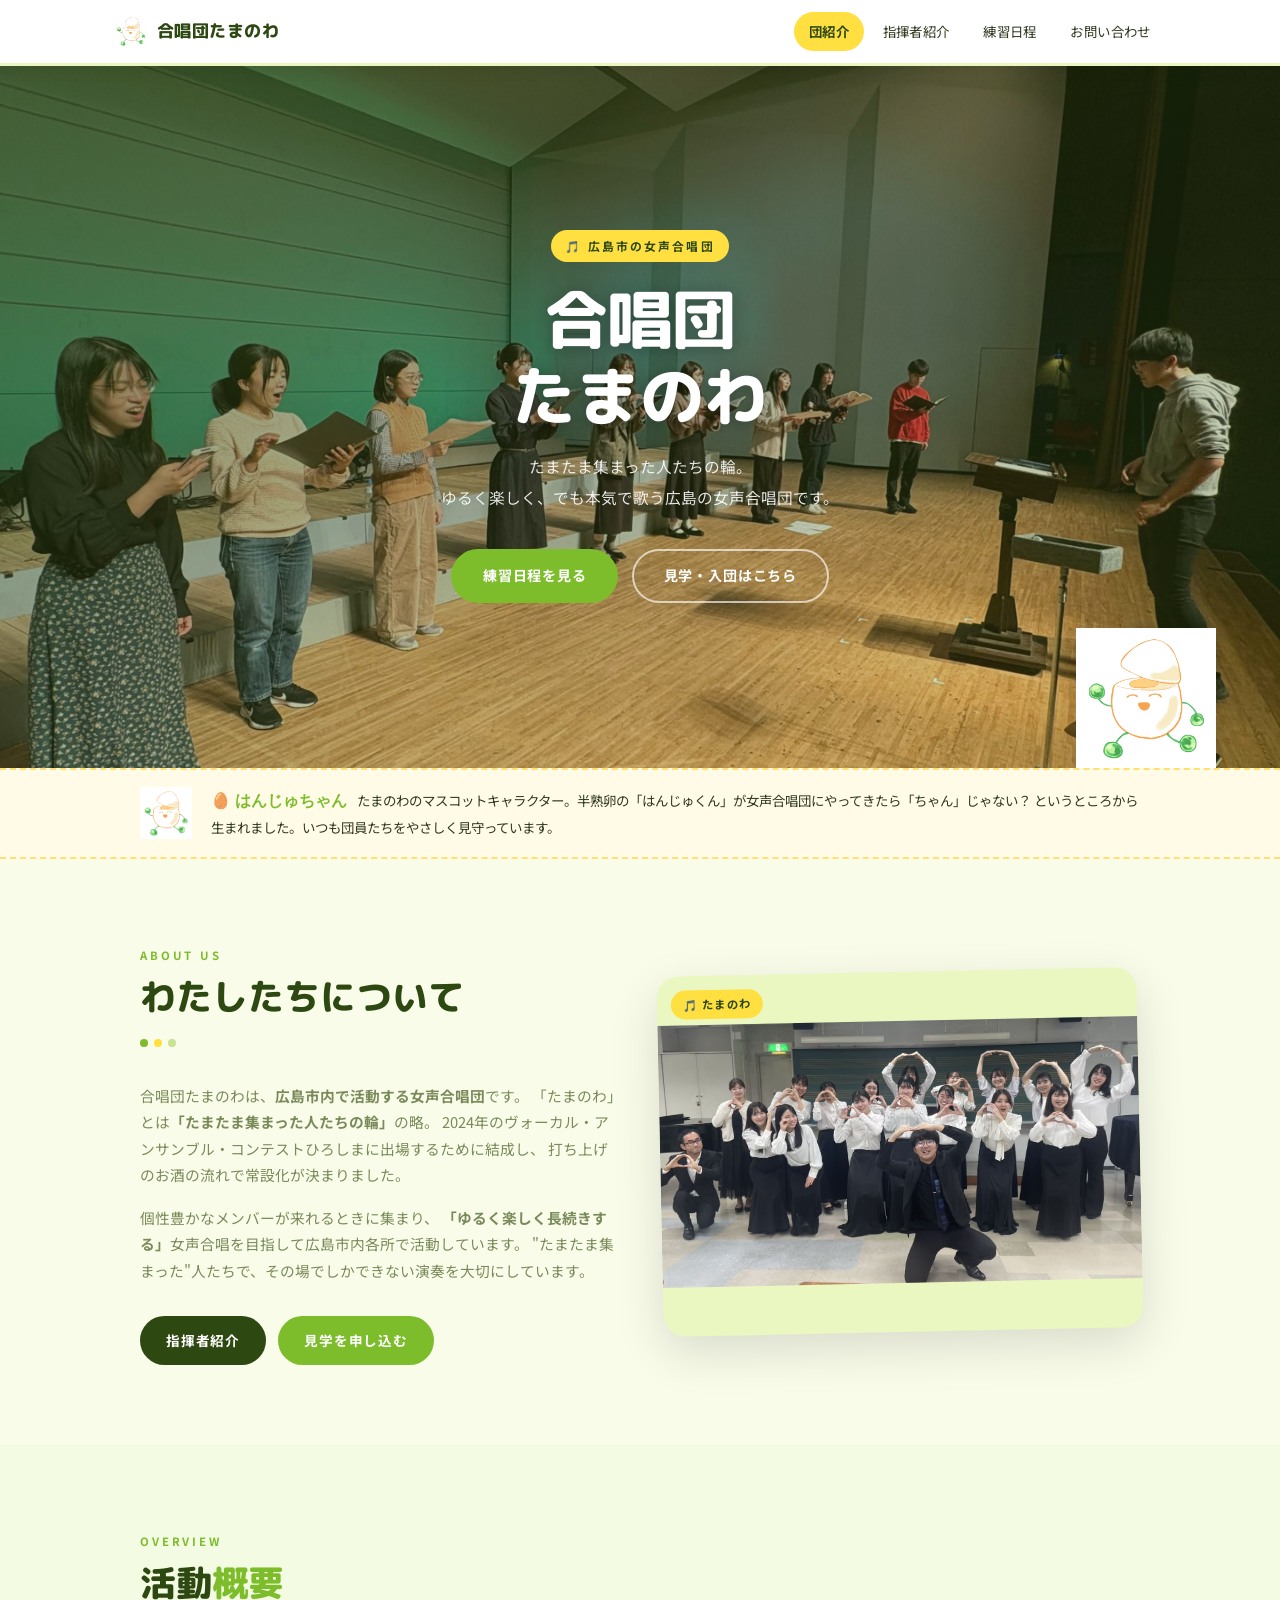
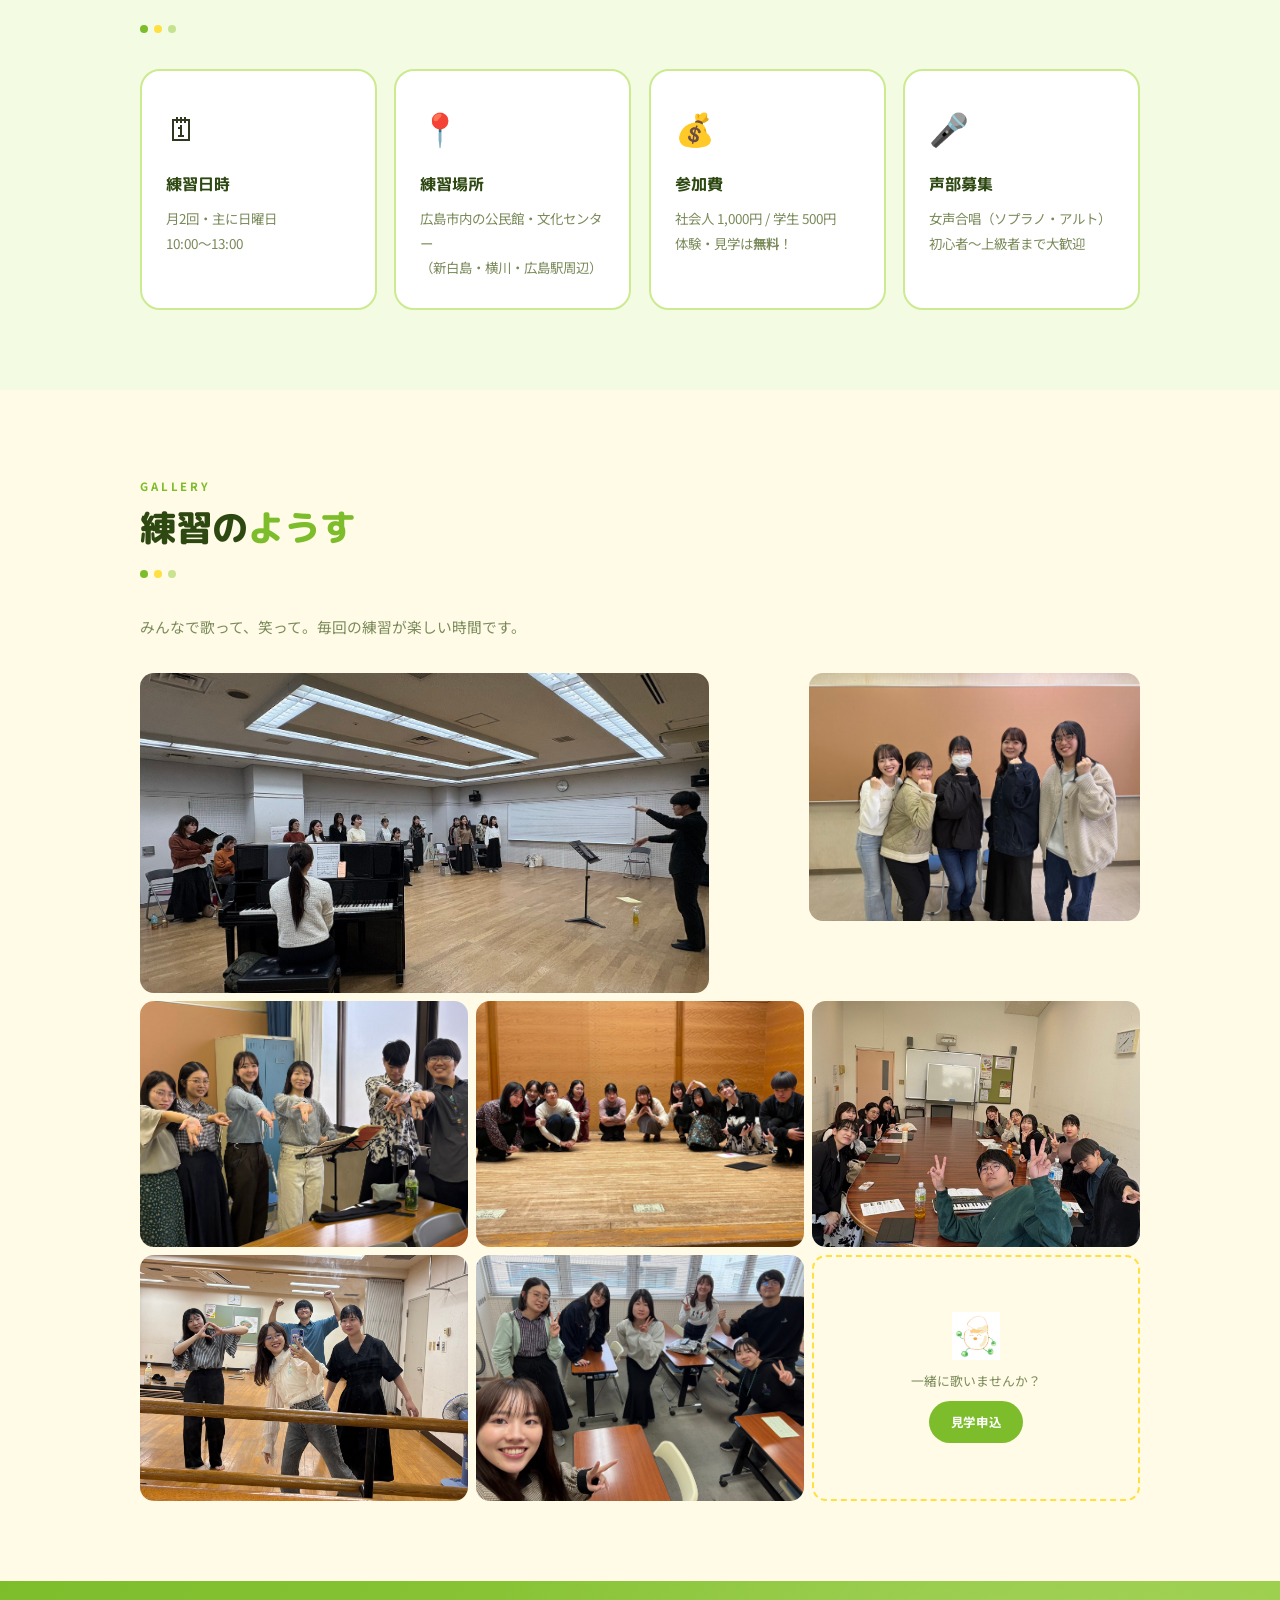
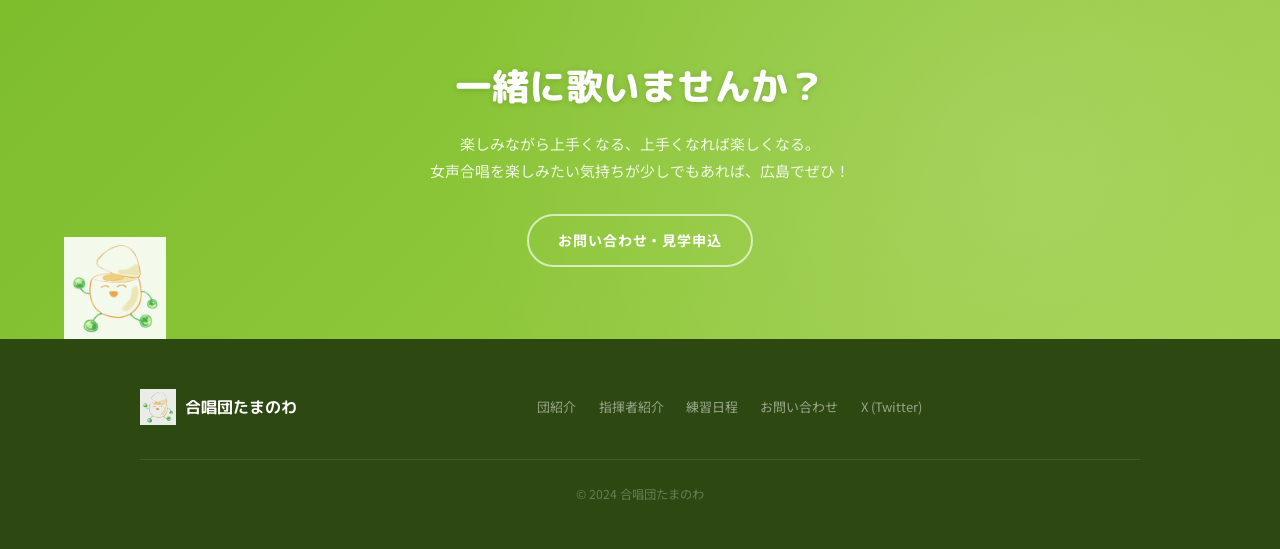
==== commit 0acd9f77: "フォント変更・ホバー効果削除・写真修正・Q&A更新 - フォントをNoto Serif JPからM PLUS Rounded 1c（丸ゴシック）に変更   （ナビロゴ・見出し・カード・指揮者名・CTA" ====
--- a/index.html
+++ b/index.html
@@ -87,8 +87,8 @@
           <a href="contact.html" class="btn btn-primary" style="font-size:.85rem; padding:.65rem 1.5rem;">見学を申し込む</a>
         </div>
       </div>
-      <div class="photo-frame photo-frame-tilt">
-        <img src="photo/団紹介.jpg" alt="合唱団たまのわ 集合写真">
+      <div class="photo-frame photo-frame-tilt" style="background: var(--lime-pale);">
+        <img src="photo/団紹介.jpg" alt="合唱団たまのわ 集合写真" style="object-fit: contain;">
         <span class="photo-badge">🎵 たまのわ</span>
       </div>
     </div>
--- a/style.css
+++ b/style.css
@@ -1,4 +1,4 @@
-@import url('https://fonts.googleapis.com/css2?family=Noto+Serif+JP:wght@400;700&family=Noto+Sans+JP:wght@300;400;500;700&display=swap');
+@import url('https://fonts.googleapis.com/css2?family=M+PLUS+Rounded+1c:wght@400;500;700;800&family=Noto+Sans+JP:wght@300;400;500;700&display=swap');
 
 *, *::before, *::after { box-sizing: border-box; margin: 0; padding: 0; }
 
@@ -43,9 +43,9 @@
 
 .nav-logo {
   display: flex; align-items: center; gap: .55rem;
-  font-family: 'Noto Serif JP', serif;
-  font-size: 1.05rem; font-weight: 700;
-  color: var(--dark); text-decoration: none; letter-spacing: .04em;
+  font-family: 'M PLUS Rounded 1c', sans-serif;
+  font-size: 1.05rem; font-weight: 800;
+  color: var(--dark); text-decoration: none; letter-spacing: .03em;
 }
 
 .nav-logo img { width: 34px; height: 34px; object-fit: contain; }
@@ -116,9 +116,9 @@
 }
 
 .hero-title {
-  font-family: 'Noto Serif JP', serif;
+  font-family: 'M PLUS Rounded 1c', sans-serif;
   font-size: clamp(2.2rem, 6.5vw, 4rem);
-  font-weight: 700; color: #fff;
+  font-weight: 800; color: #fff;
   line-height: 1.2; margin-bottom: 1rem;
   text-shadow: 0 2px 16px rgba(0,0,0,.3);
 }
@@ -151,19 +151,19 @@
 }
 
 .btn-primary { background: var(--lime); color: #fff; }
-.btn-primary:hover { background: var(--lime-light); transform: translateY(-2px); box-shadow: 0 8px 22px rgba(125,189,44,.38); }
+.btn-primary:hover { background: var(--lime-light); box-shadow: 0 6px 18px rgba(125,189,44,.35); }
 
 .btn-yellow { background: var(--yellow); color: var(--dark); }
-.btn-yellow:hover { background: var(--yellow-light); transform: translateY(-2px); box-shadow: 0 8px 22px rgba(255,224,64,.45); }
+.btn-yellow:hover { background: var(--yellow-light); box-shadow: 0 6px 18px rgba(255,224,64,.4); }
 
 .btn-outline { background: transparent; color: #fff; border-color: rgba(255,255,255,.65); }
-.btn-outline:hover { background: rgba(255,255,255,.14); transform: translateY(-2px); }
+.btn-outline:hover { background: rgba(255,255,255,.16); }
 
 .btn-dark { background: var(--dark); color: #fff; }
-.btn-dark:hover { background: #3c5e1c; transform: translateY(-2px); box-shadow: 0 8px 22px rgba(46,72,18,.35); }
+.btn-dark:hover { background: #3c5e1c; box-shadow: 0 6px 18px rgba(46,72,18,.3); }
 
 .btn-line { background: #06C755; color: #fff; }
-.btn-line:hover { background: #00A847; transform: translateY(-2px); box-shadow: 0 8px 22px rgba(6,199,85,.38); }
+.btn-line:hover { background: #00A847; box-shadow: 0 6px 18px rgba(6,199,85,.35); }
 
 /* ━━━━━━━━━━━━━━━━━━━━━━━━━━━━━━
    セクション
@@ -179,9 +179,9 @@
 }
 
 .section-title {
-  font-family: 'Noto Serif JP', serif;
+  font-family: 'M PLUS Rounded 1c', sans-serif;
   font-size: clamp(1.6rem, 3.2vw, 2.25rem);
-  font-weight: 700; color: var(--dark);
+  font-weight: 800; color: var(--dark);
   margin-bottom: .7rem; line-height: 1.35;
 }
 
@@ -206,10 +206,10 @@
   transition: transform .2s, box-shadow .2s, border-color .2s;
 }
 
-.card:hover { transform: translateY(-5px); box-shadow: 0 14px 36px rgba(0,0,0,.09); border-color: var(--lime-pale); }
+.card:hover { box-shadow: 0 10px 28px rgba(0,0,0,.1); border-color: var(--lime); }
 
 .card-icon { font-size: 2rem; margin-bottom: .85rem; display: block; }
-.card h3 { font-family: 'Noto Serif JP', serif; font-size: .98rem; color: var(--dark); margin-bottom: .45rem; }
+.card h3 { font-family: 'M PLUS Rounded 1c', sans-serif; font-size: .98rem; font-weight: 700; color: var(--dark); margin-bottom: .45rem; }
 .card p { font-size: .84rem; color: var(--muted); line-height: 1.85; }
 
 /* ━━━━━━━━━━━━━━━━━━━━━━━━━━━━━━
@@ -238,7 +238,7 @@
 .photo-frame:hover img { transform: scale(1.04); }
 
 .photo-frame-tilt { transform: rotate(-1.2deg); transition: transform .3s; }
-.photo-frame-tilt:hover { transform: rotate(0deg) scale(1.02); }
+.photo-frame-tilt:hover { transform: rotate(0deg); }
 
 .photo-badge {
   position: absolute; top: 14px; left: 14px;
@@ -334,7 +334,7 @@
 .conductor-photo-sub img { width: 100%; height: 100%; object-fit: cover; object-position: center 20%; display: block; }
 
 .conductor-name-en { font-size: .73rem; letter-spacing: .2em; text-transform: uppercase; color: var(--lime); margin-bottom: .35rem; font-weight: 700; }
-.conductor-name { font-family: 'Noto Serif JP', serif; font-size: 1.9rem; color: var(--dark); margin-bottom: .2rem; }
+.conductor-name { font-family: 'M PLUS Rounded 1c', sans-serif; font-size: 1.9rem; font-weight: 800; color: var(--dark); margin-bottom: .2rem; }
 .conductor-role { font-size: .82rem; color: var(--muted); letter-spacing: .1em; margin-bottom: 1.6rem; }
 .conductor-bio { color: var(--muted); font-size: .91rem; line-height: 2.1; }
 .conductor-bio + .conductor-bio { margin-top: .9rem; }
@@ -348,14 +348,14 @@
   padding: 1.6rem; border: 2px solid var(--border);
   transition: transform .2s, box-shadow .2s;
 }
-.staff-card:hover { transform: translateY(-4px); box-shadow: 0 10px 28px rgba(0,0,0,.09); }
+.staff-card:hover { box-shadow: 0 8px 22px rgba(0,0,0,.1); border-color: var(--lime); }
 
 .staff-icon { width: 50px; height: 50px; border-radius: 50%; display: flex; align-items: center; justify-content: center; font-size: 1.35rem; flex-shrink: 0; }
 .staff-icon.lime   { background: var(--lime-pale); }
 .staff-icon.yellow { background: var(--yellow-pale); }
 
 .staff-title { font-size: .71rem; font-weight: 700; letter-spacing: .15em; color: var(--lime); margin-bottom: .28rem; }
-.staff-name { font-family: 'Noto Serif JP', serif; font-size: 1.02rem; color: var(--dark); margin-bottom: .35rem; }
+.staff-name { font-family: 'M PLUS Rounded 1c', sans-serif; font-size: 1.02rem; font-weight: 700; color: var(--dark); margin-bottom: .35rem; }
 .staff-desc { font-size: .83rem; color: var(--muted); }
 
 /* ━━━━━━━━━━━━━━━━━━━━━━━━━━━━━━
@@ -376,7 +376,7 @@
   pointer-events: none;
 }
 
-.message-text { font-family: 'Noto Serif JP', serif; font-size: 1rem; line-height: 2.2; color: var(--text); position: relative; }
+.message-text { font-family: 'Noto Sans JP', sans-serif; font-size: 1rem; line-height: 2.2; color: var(--text); position: relative; }
 .message-sig { margin-top: 1.2rem; font-size: .84rem; color: var(--muted); text-align: right; }
 
 /* ━━━━━━━━━━━━━━━━━━━━━━━━━━━━━━
@@ -422,7 +422,7 @@
   border: 2px solid transparent;
 }
 
-.contact-method-card:hover { transform: translateY(-5px); box-shadow: 0 18px 44px rgba(0,0,0,.11); }
+.contact-method-card:hover { box-shadow: 0 12px 32px rgba(0,0,0,.1); }
 .contact-method-card.line { background: #F0FBF4; border-color: #06C755; }
 .contact-method-card.form { background: #EEF4FF; border-color: #4A80F0; }
 
@@ -450,7 +450,7 @@
   background: radial-gradient(circle at 80% 50%, rgba(255,255,255,.15) 0%, transparent 55%);
 }
 
-.cta-band h2 { font-family: 'Noto Serif JP', serif; font-size: clamp(1.6rem, 3.8vw, 2.3rem); color: #fff; margin-bottom: .75rem; position: relative; text-shadow: 0 1px 6px rgba(0,0,0,.15); }
+.cta-band h2 { font-family: 'M PLUS Rounded 1c', sans-serif; font-size: clamp(1.6rem, 3.8vw, 2.3rem); font-weight: 800; color: #fff; margin-bottom: .75rem; position: relative; text-shadow: 0 1px 6px rgba(0,0,0,.15); }
 .cta-band p { color: rgba(255,255,255,.88); margin-bottom: 1.85rem; position: relative; font-size: .93rem; }
 
 .cta-mascot {
@@ -477,7 +477,7 @@
 
 .page-hero-tag { display: inline-block; background: var(--yellow); color: var(--dark); font-size: .71rem; font-weight: 700; letter-spacing: .2em; padding: .28rem .88rem; border-radius: 20px; margin-bottom: .9rem; }
 
-.page-hero h1 { font-family: 'Noto Serif JP', serif; font-size: clamp(1.9rem, 4.8vw, 2.9rem); color: #fff; font-weight: 700; }
+.page-hero h1 { font-family: 'M PLUS Rounded 1c', sans-serif; font-size: clamp(1.9rem, 4.8vw, 2.9rem); color: #fff; font-weight: 800; }
 
 /* ━━━━━━━━━━━━━━━━━━━━━━━━━━━━━━
    フッター
@@ -488,7 +488,7 @@
 
 .footer-logo { display: flex; align-items: center; gap: .55rem; }
 .footer-logo img { width: 36px; height: 36px; object-fit: contain; opacity: .9; }
-.footer-logo span { font-family: 'Noto Serif JP', serif; color: #fff; font-size: .98rem; }
+.footer-logo span { font-family: 'M PLUS Rounded 1c', sans-serif; font-weight: 700; color: #fff; font-size: .98rem; }
 
 .footer-links { display: flex; gap: 1.4rem; flex-wrap: wrap; }
 .footer-links a { color: rgba(255,255,255,.5); text-decoration: none; font-size: .81rem; transition: color .2s; }
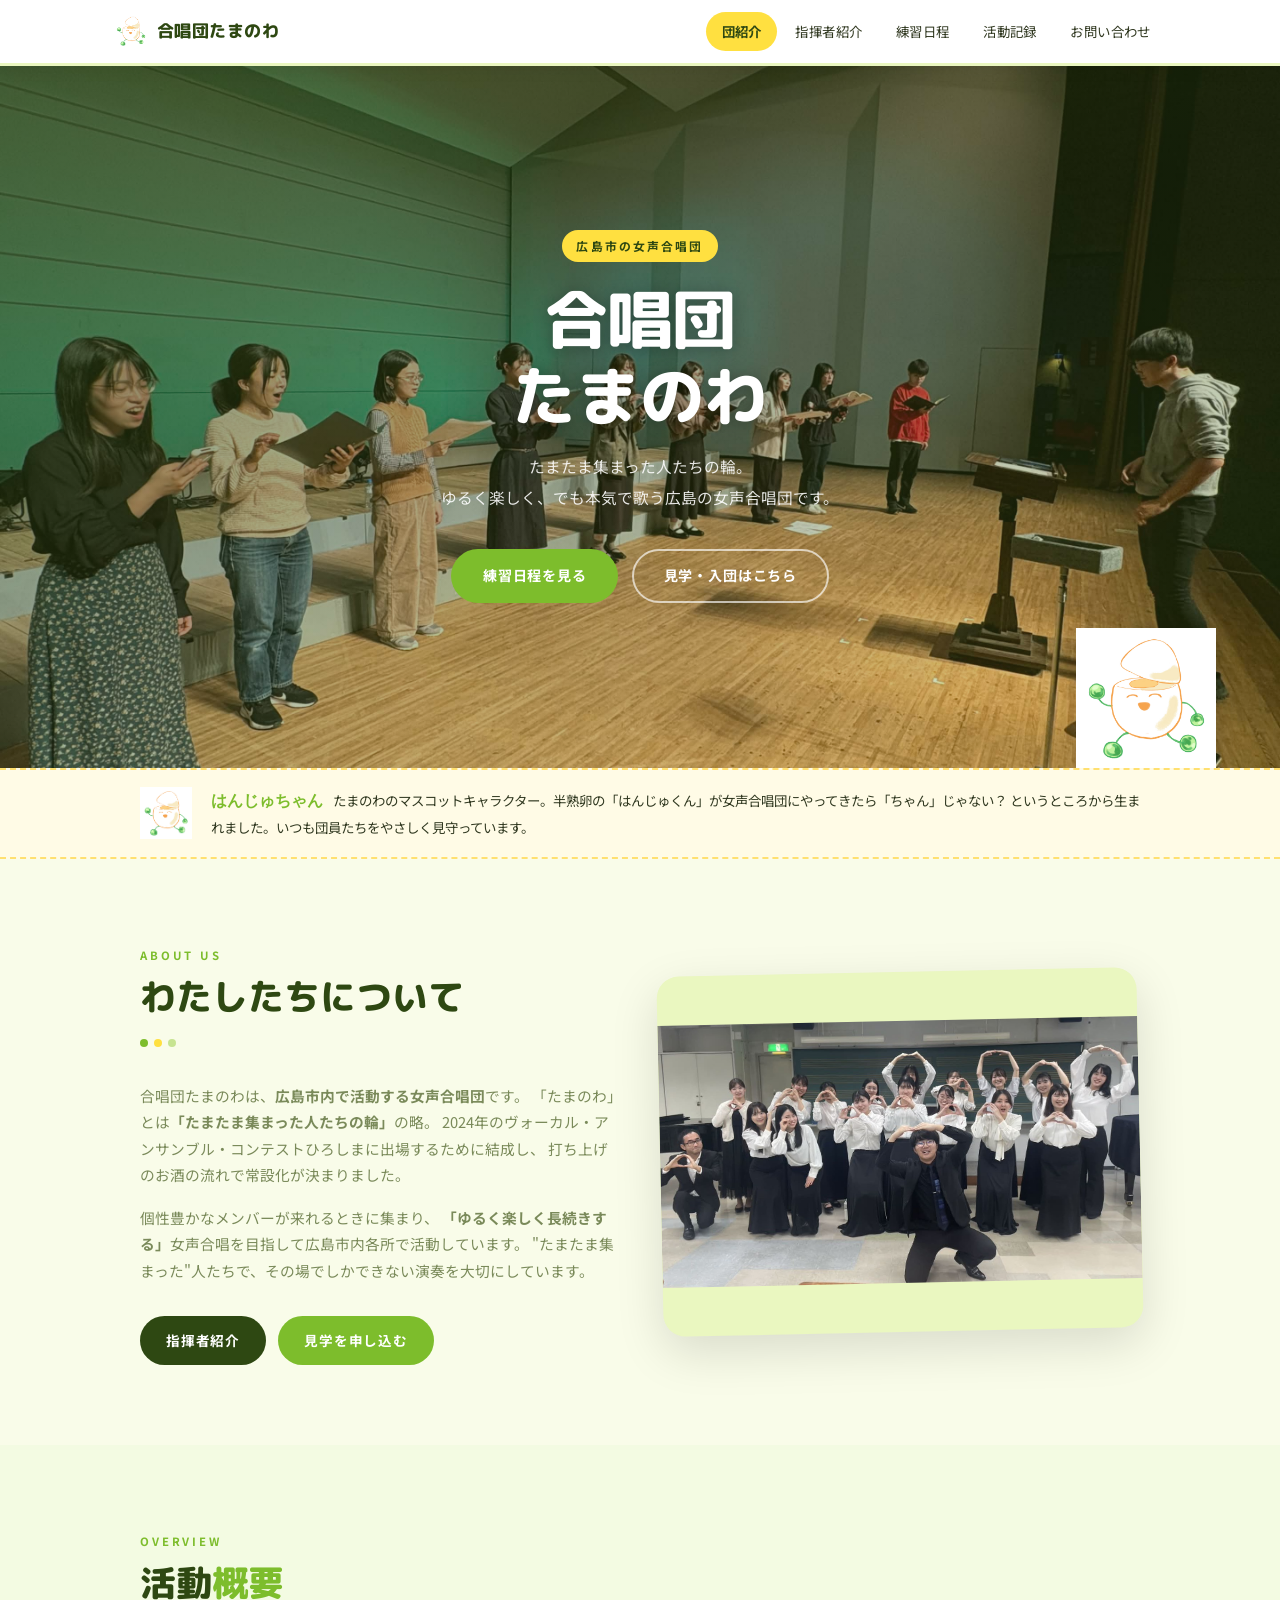
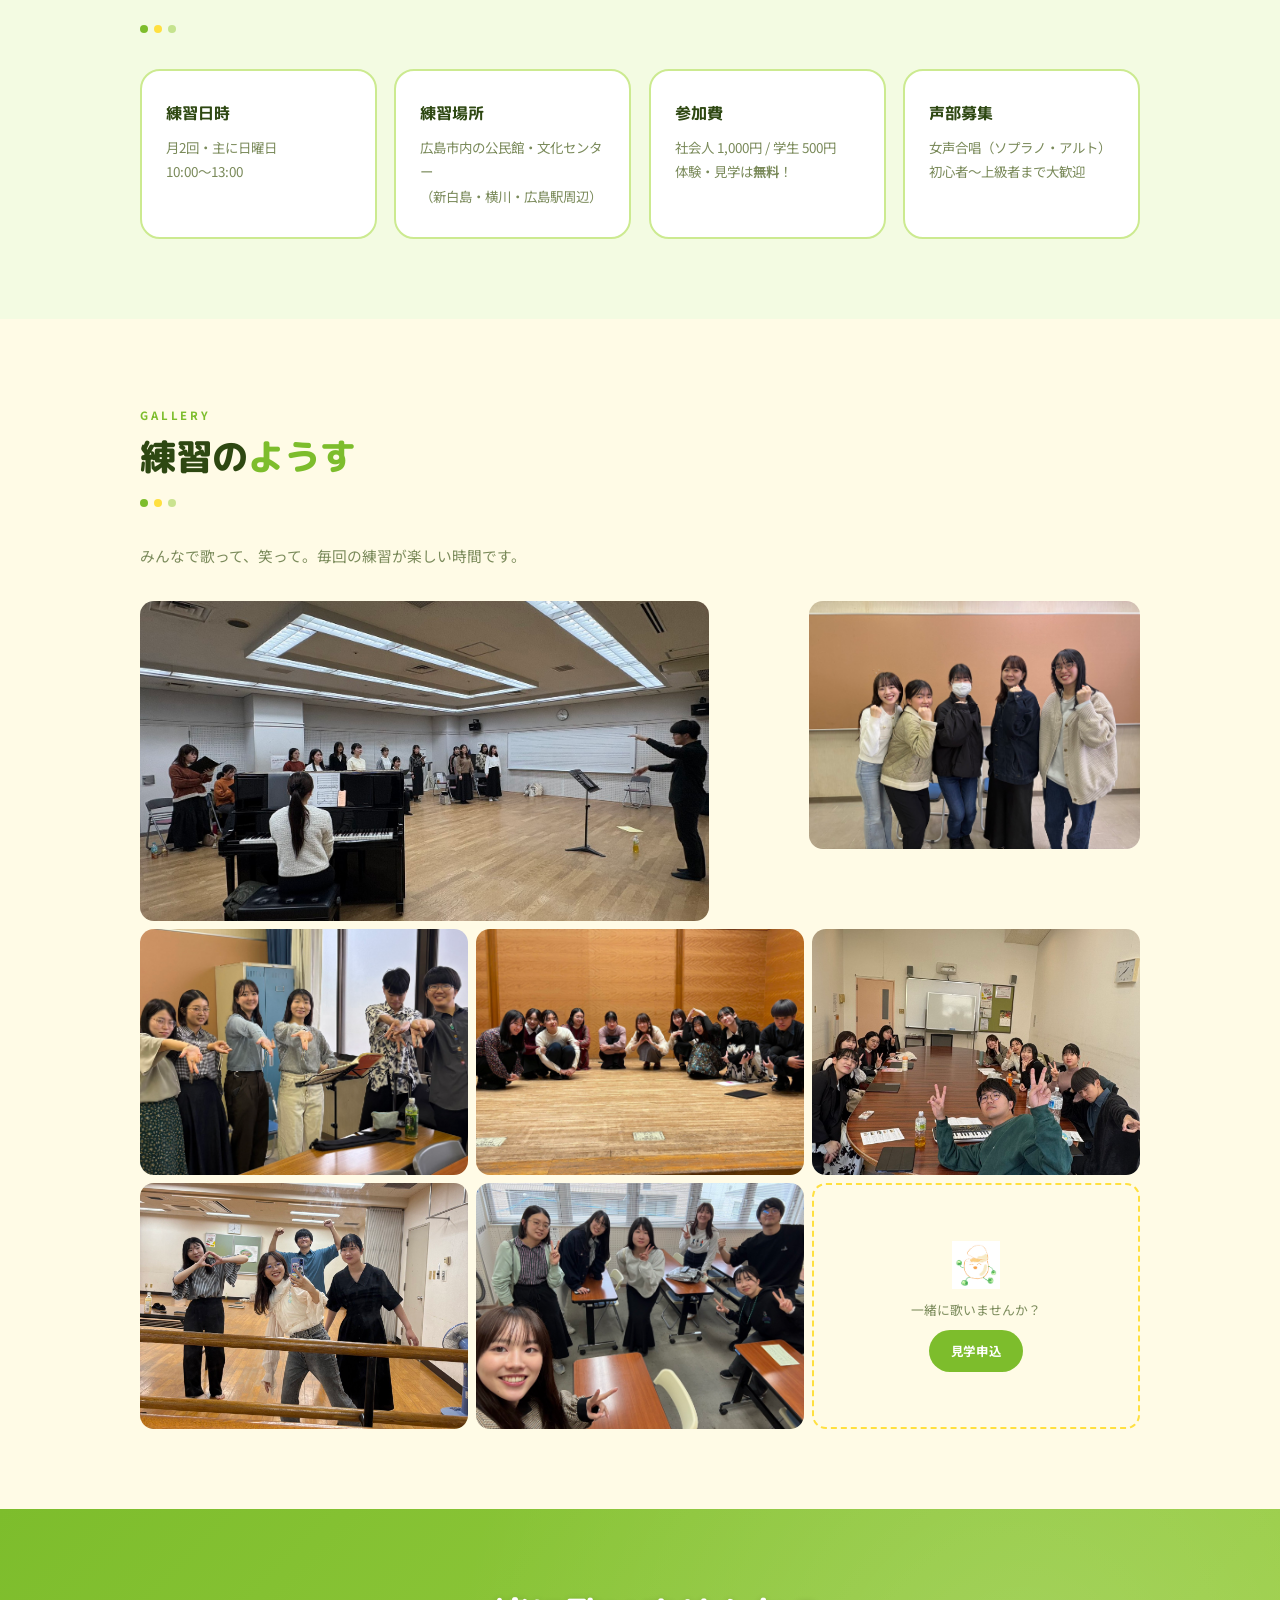
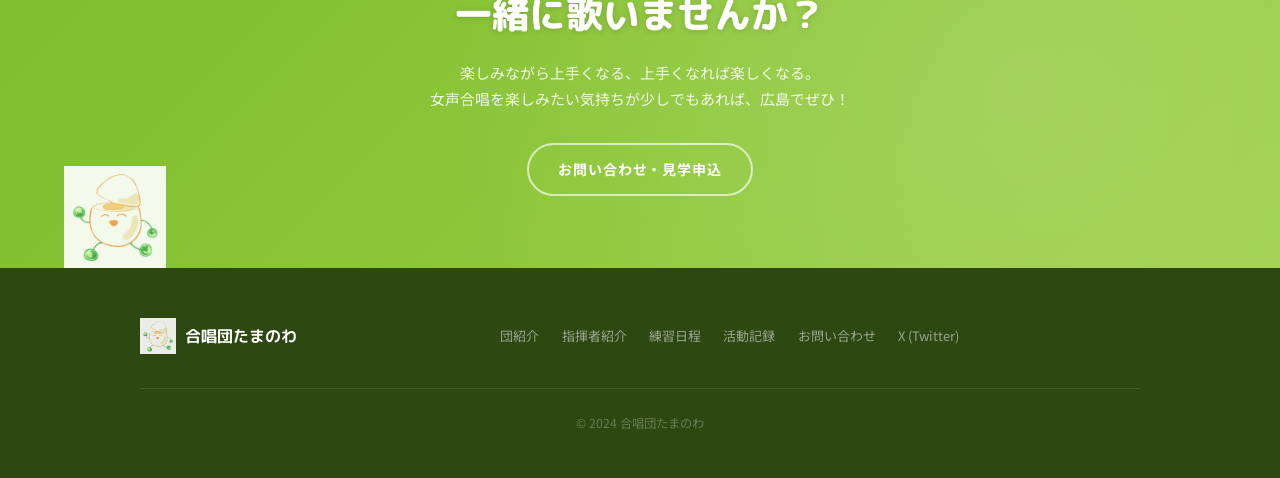
==== commit 3d5beb57: "見出し絵文字削除・写真保護JS・活動記録ページ追加・ナビ更新 - 全ページのカードアイコン・info-card-icon・contact-method-icon等の絵文字を削除 - 全ページに画像右ク" ====
--- a/index.html
+++ b/index.html
@@ -27,6 +27,7 @@
       <li><a href="index.html" class="active">団紹介</a></li>
       <li><a href="conductor.html">指揮者紹介</a></li>
       <li><a href="schedule.html">練習日程</a></li>
+      <li><a href="history.html">活動記録</a></li>
       <li><a href="contact.html">お問い合わせ</a></li>
     </ul>
   </nav>
@@ -36,7 +37,7 @@
 <section class="hero">
   <div class="hero-bg" style="background-image: url('photo/団全体いい感じ.jpg');"></div>
   <div class="hero-content">
-    <span class="hero-tag">🎵 広島市の女声合唱団</span>
+    <span class="hero-tag">広島市の女声合唱団</span>
     <h1 class="hero-title">合唱団<br>たまのわ</h1>
     <p class="hero-sub">
       たまたま集まった人たちの輪。<br>
@@ -55,7 +56,7 @@
   <div class="mascot-bar-inner">
     <img src="photo/キャラクター.png" alt="はんじゅちゃん">
     <p class="mascot-bar-text">
-      <span class="mascot-bar-name">🥚 はんじゅちゃん</span>
+      <span class="mascot-bar-name">はんじゅちゃん</span>
       たまのわのマスコットキャラクター。半熟卵の「はんじゅくん」が女声合唱団にやってきたら「ちゃん」じゃない？ というところから生まれました。いつも団員たちをやさしく見守っています。
     </p>
   </div>
@@ -89,7 +90,6 @@
       </div>
       <div class="photo-frame photo-frame-tilt" style="background: var(--lime-pale);">
         <img src="photo/団紹介.jpg" alt="合唱団たまのわ 集合写真" style="object-fit: contain;">
-        <span class="photo-badge">🎵 たまのわ</span>
       </div>
     </div>
   </div>
@@ -104,22 +104,18 @@
 
     <div class="card-grid">
       <div class="card">
-        <span class="card-icon">🗓</span>
         <h3>練習日時</h3>
         <p>月2回・主に日曜日<br>10:00〜13:00</p>
       </div>
       <div class="card">
-        <span class="card-icon">📍</span>
         <h3>練習場所</h3>
         <p>広島市内の公民館・文化センター<br>（新白島・横川・広島駅周辺）</p>
       </div>
       <div class="card">
-        <span class="card-icon">💰</span>
         <h3>参加費</h3>
         <p>社会人 1,000円 / 学生 500円<br>体験・見学は<strong>無料</strong>！</p>
       </div>
       <div class="card">
-        <span class="card-icon">🎤</span>
         <h3>声部募集</h3>
         <p>女声合唱（ソプラノ・アルト）<br>初心者〜上級者まで大歓迎</p>
       </div>
@@ -195,6 +191,7 @@
       <a href="index.html">団紹介</a>
       <a href="conductor.html">指揮者紹介</a>
       <a href="schedule.html">練習日程</a>
+      <a href="history.html">活動記録</a>
       <a href="contact.html">お問い合わせ</a>
       <a href="https://x.com/tamanowa_chorus" target="_blank" rel="noopener">X (Twitter)</a>
     </nav>
@@ -202,5 +199,12 @@
   </div>
 </footer>
 
+
+<script>
+document.querySelectorAll('img').forEach(function(img){
+  img.setAttribute('draggable','false');
+  img.addEventListener('contextmenu',function(e){e.preventDefault();});
+});
+</script>
 </body>
 </html>
--- a/style.css
+++ b/style.css
@@ -574,3 +574,137 @@
   .gallery-cta-cell { aspect-ratio: 3/2; }
   .btn { padding: .65rem 1.4rem; font-size: .82rem; }
 }
+
+/* ━━━━━━━━━━━━━━━━━━━━━━━━━━━━━━
+   活動記録タイムライン
+━━━━━━━━━━━━━━━━━━━━━━━━━━━━━━ */
+.timeline {
+  display: flex;
+  flex-direction: column;
+  gap: 2rem;
+  margin-top: 2.5rem;
+  position: relative;
+  padding-left: 2rem;
+}
+
+.timeline::before {
+  content: '';
+  position: absolute;
+  left: .55rem;
+  top: 0; bottom: 0;
+  width: 3px;
+  background: var(--border);
+  border-radius: 2px;
+}
+
+.timeline-item {
+  position: relative;
+}
+
+.timeline-item::before {
+  content: '';
+  position: absolute;
+  left: -1.57rem;
+  top: 1.05rem;
+  width: 12px; height: 12px;
+  border-radius: 50%;
+  background: var(--lime);
+  border: 3px solid var(--surface);
+  box-shadow: 0 0 0 2px var(--lime);
+}
+
+.timeline-date {
+  font-family: 'M PLUS Rounded 1c', sans-serif;
+  font-size: .82rem;
+  font-weight: 700;
+  color: var(--lime);
+  letter-spacing: .05em;
+  margin-bottom: .5rem;
+  text-transform: uppercase;
+}
+
+.timeline-card {
+  background: var(--surface);
+  border: 1.5px solid var(--border);
+  border-radius: 16px;
+  padding: 1.5rem 1.75rem;
+  box-shadow: 0 4px 16px rgba(0,0,0,.05);
+}
+
+.timeline-card-tag {
+  display: inline-block;
+  font-family: 'M PLUS Rounded 1c', sans-serif;
+  font-size: .72rem;
+  font-weight: 700;
+  letter-spacing: .08em;
+  background: var(--lime-pale);
+  color: var(--lime);
+  border: 1px solid var(--lime);
+  border-radius: 999px;
+  padding: .15rem .75rem;
+  margin-bottom: .75rem;
+}
+
+.timeline-card-tag-debut {
+  background: var(--yellow-pale);
+  color: #7a6000;
+  border-color: var(--yellow);
+}
+
+.timeline-card-title {
+  font-family: 'M PLUS Rounded 1c', sans-serif;
+  font-size: 1.1rem;
+  font-weight: 800;
+  color: var(--dark);
+  margin-bottom: .25rem;
+}
+
+.timeline-card-place {
+  font-size: .82rem;
+  color: var(--muted);
+  margin-bottom: .75rem;
+}
+
+.timeline-card-desc {
+  font-size: .88rem;
+  color: var(--text);
+  margin-bottom: 1rem;
+  line-height: 1.7;
+}
+
+.timeline-songs {
+  background: var(--bg);
+  border-radius: 10px;
+  padding: .85rem 1rem;
+  margin-top: .75rem;
+}
+
+.timeline-songs-label {
+  font-size: .72rem;
+  font-weight: 700;
+  letter-spacing: .08em;
+  color: var(--muted);
+  margin-bottom: .4rem;
+  text-transform: uppercase;
+}
+
+.timeline-songs ul {
+  list-style: none;
+  padding: 0;
+}
+
+.timeline-songs li {
+  font-size: .86rem;
+  color: var(--text);
+  padding: .25rem 0;
+  border-bottom: 1px dashed var(--border);
+  line-height: 1.6;
+}
+
+.timeline-songs li:last-child { border-bottom: none; }
+
+@media (max-width: 768px) {
+  .timeline { padding-left: 1.5rem; }
+  .timeline-card { padding: 1.2rem 1.25rem; }
+  .timeline-card-title { font-size: 1rem; }
+}
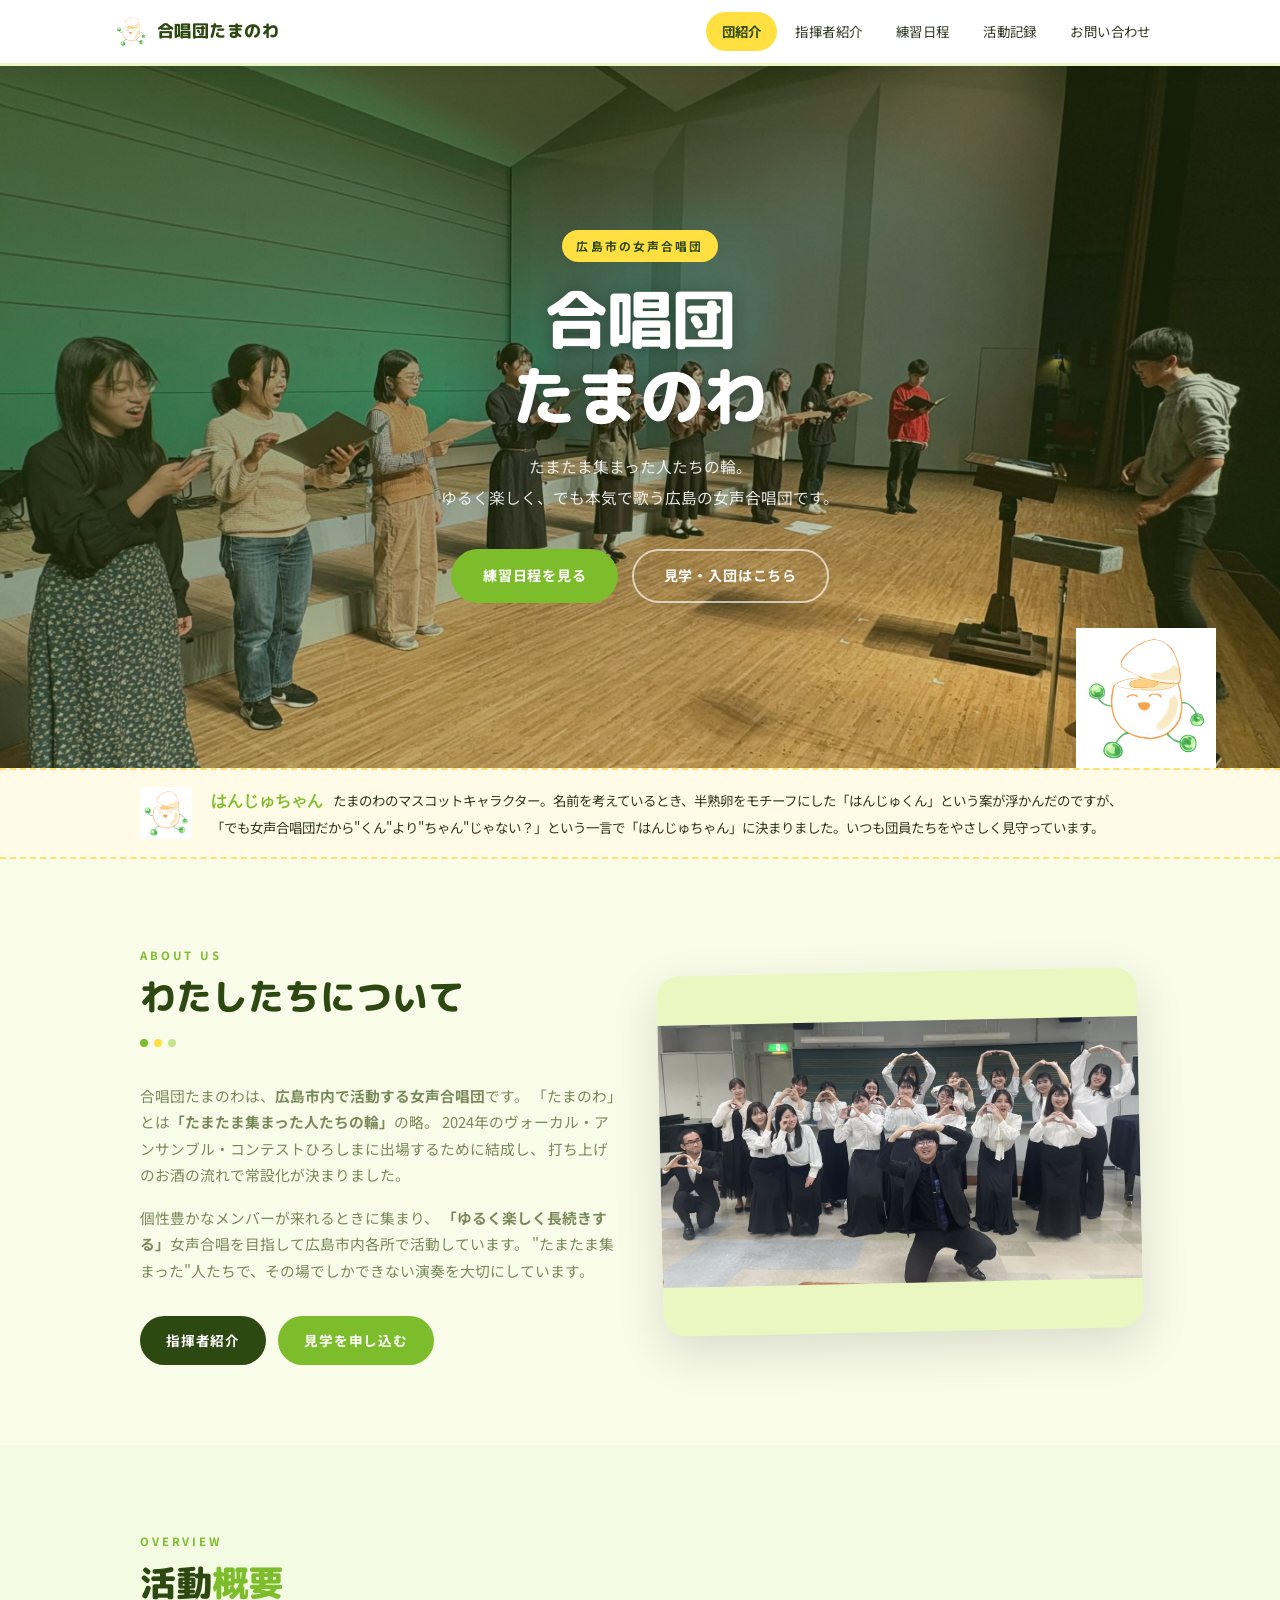
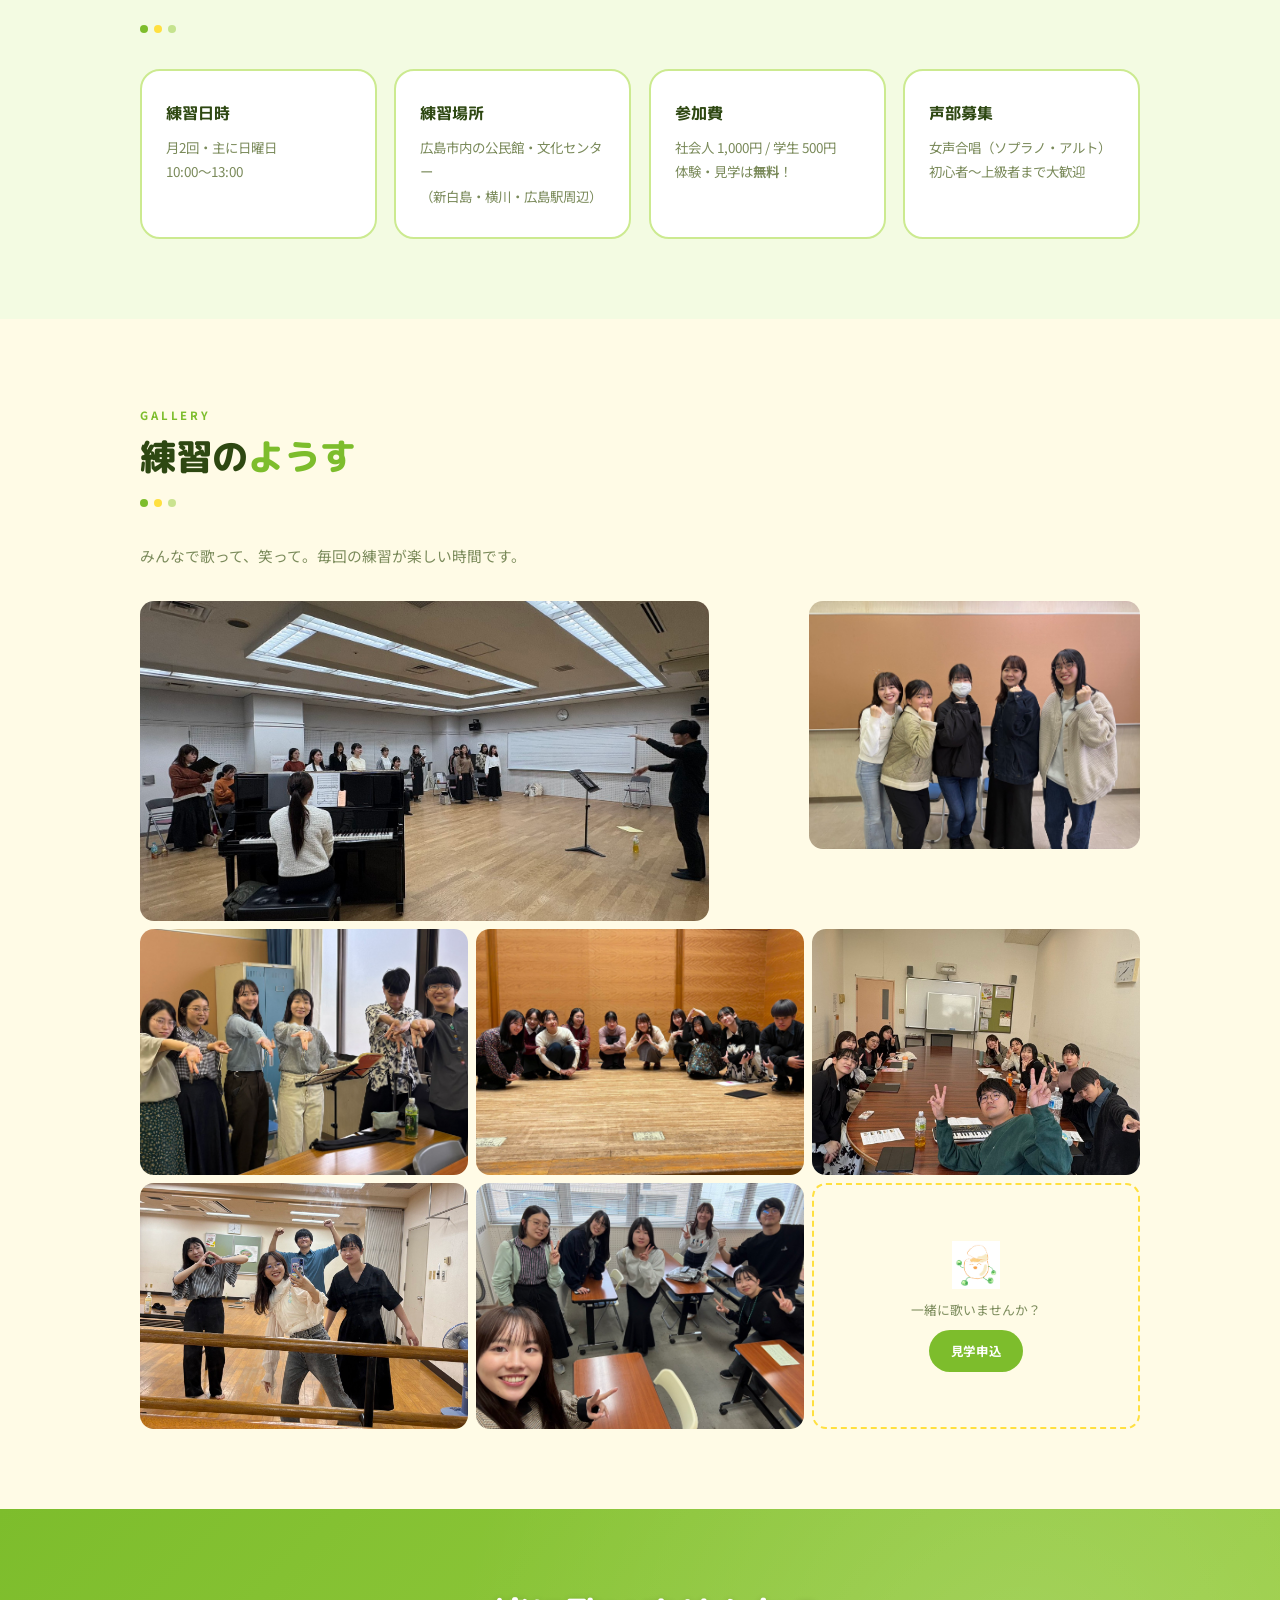
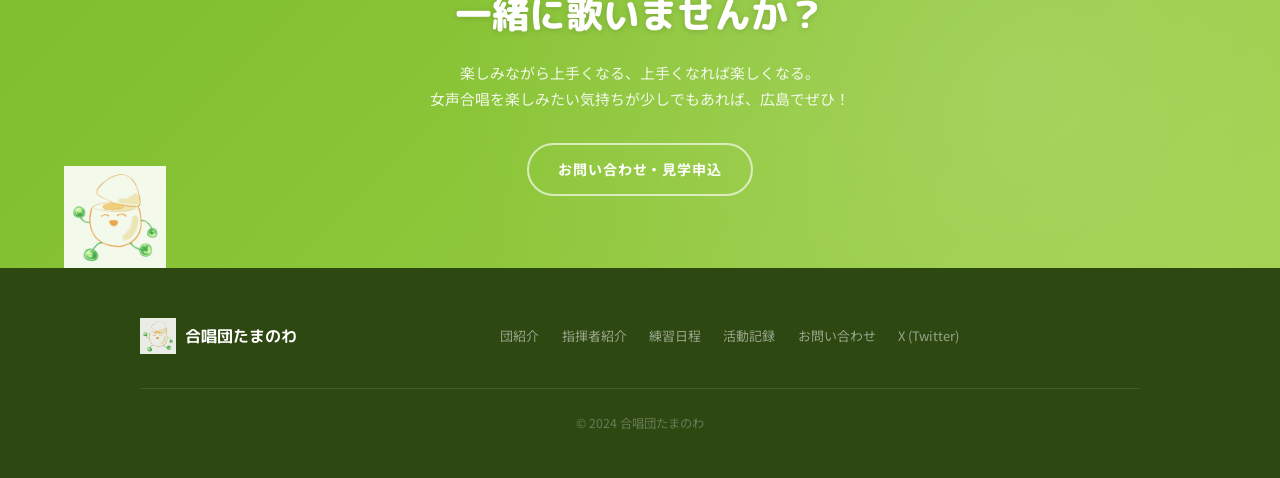
==== commit f944f98d: "軽微な修正" ====
--- a/index.html
+++ b/index.html
@@ -57,7 +57,7 @@
     <img src="photo/キャラクター.png" alt="はんじゅちゃん">
     <p class="mascot-bar-text">
       <span class="mascot-bar-name">はんじゅちゃん</span>
-      たまのわのマスコットキャラクター。半熟卵の「はんじゅくん」が女声合唱団にやってきたら「ちゃん」じゃない？ というところから生まれました。いつも団員たちをやさしく見守っています。
+      たまのわのマスコットキャラクター。名前を考えているとき、半熟卵をモチーフにした「はんじゅくん」という案が浮かんだのですが、「でも女声合唱団だから"くん"より"ちゃん"じゃない？」という一言で「はんじゅちゃん」に決まりました。いつも団員たちをやさしく見守っています。
     </p>
   </div>
 </div>
--- a/style.css
+++ b/style.css
@@ -452,6 +452,7 @@
 
 .cta-band h2 { font-family: 'M PLUS Rounded 1c', sans-serif; font-size: clamp(1.6rem, 3.8vw, 2.3rem); font-weight: 800; color: #fff; margin-bottom: .75rem; position: relative; text-shadow: 0 1px 6px rgba(0,0,0,.15); }
 .cta-band p { color: rgba(255,255,255,.88); margin-bottom: 1.85rem; position: relative; font-size: .93rem; }
+.cta-band .btn { position: relative; }
 
 .cta-mascot {
   position: absolute; left: 5%; bottom: 0;
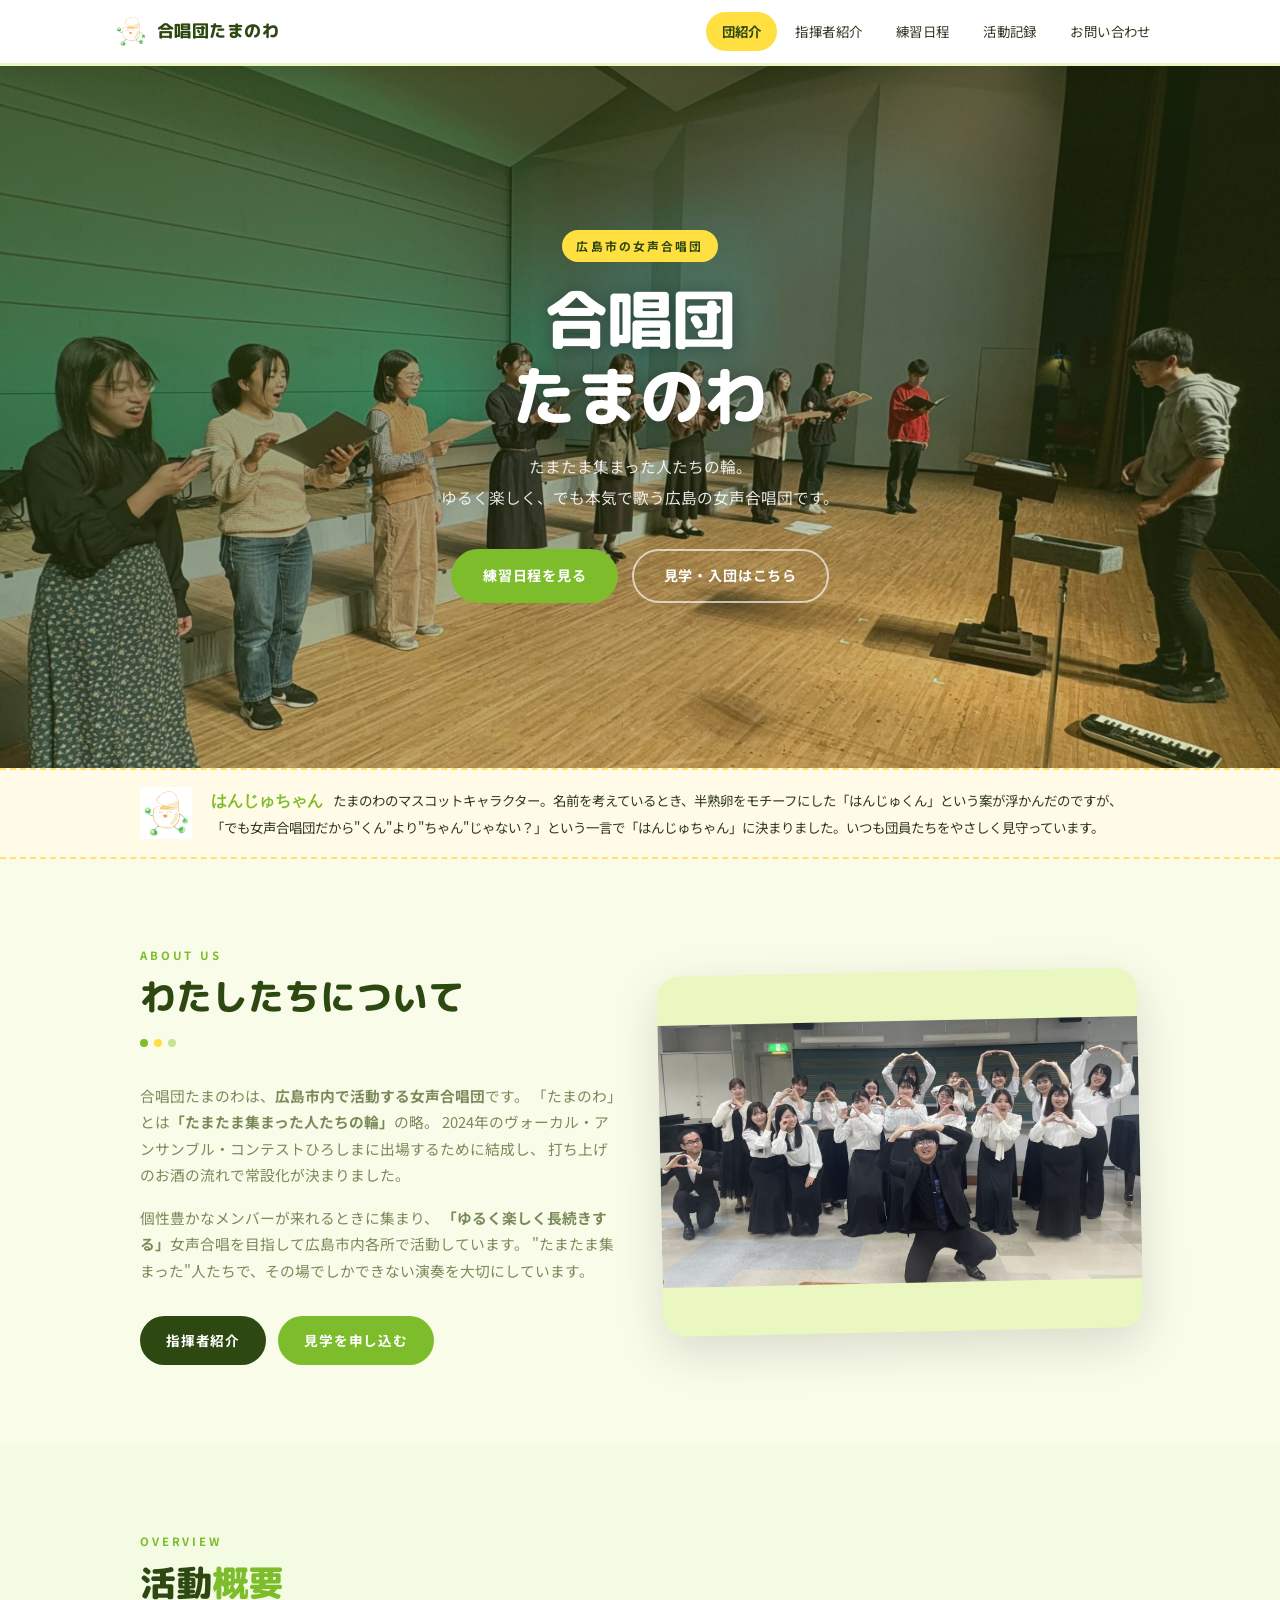
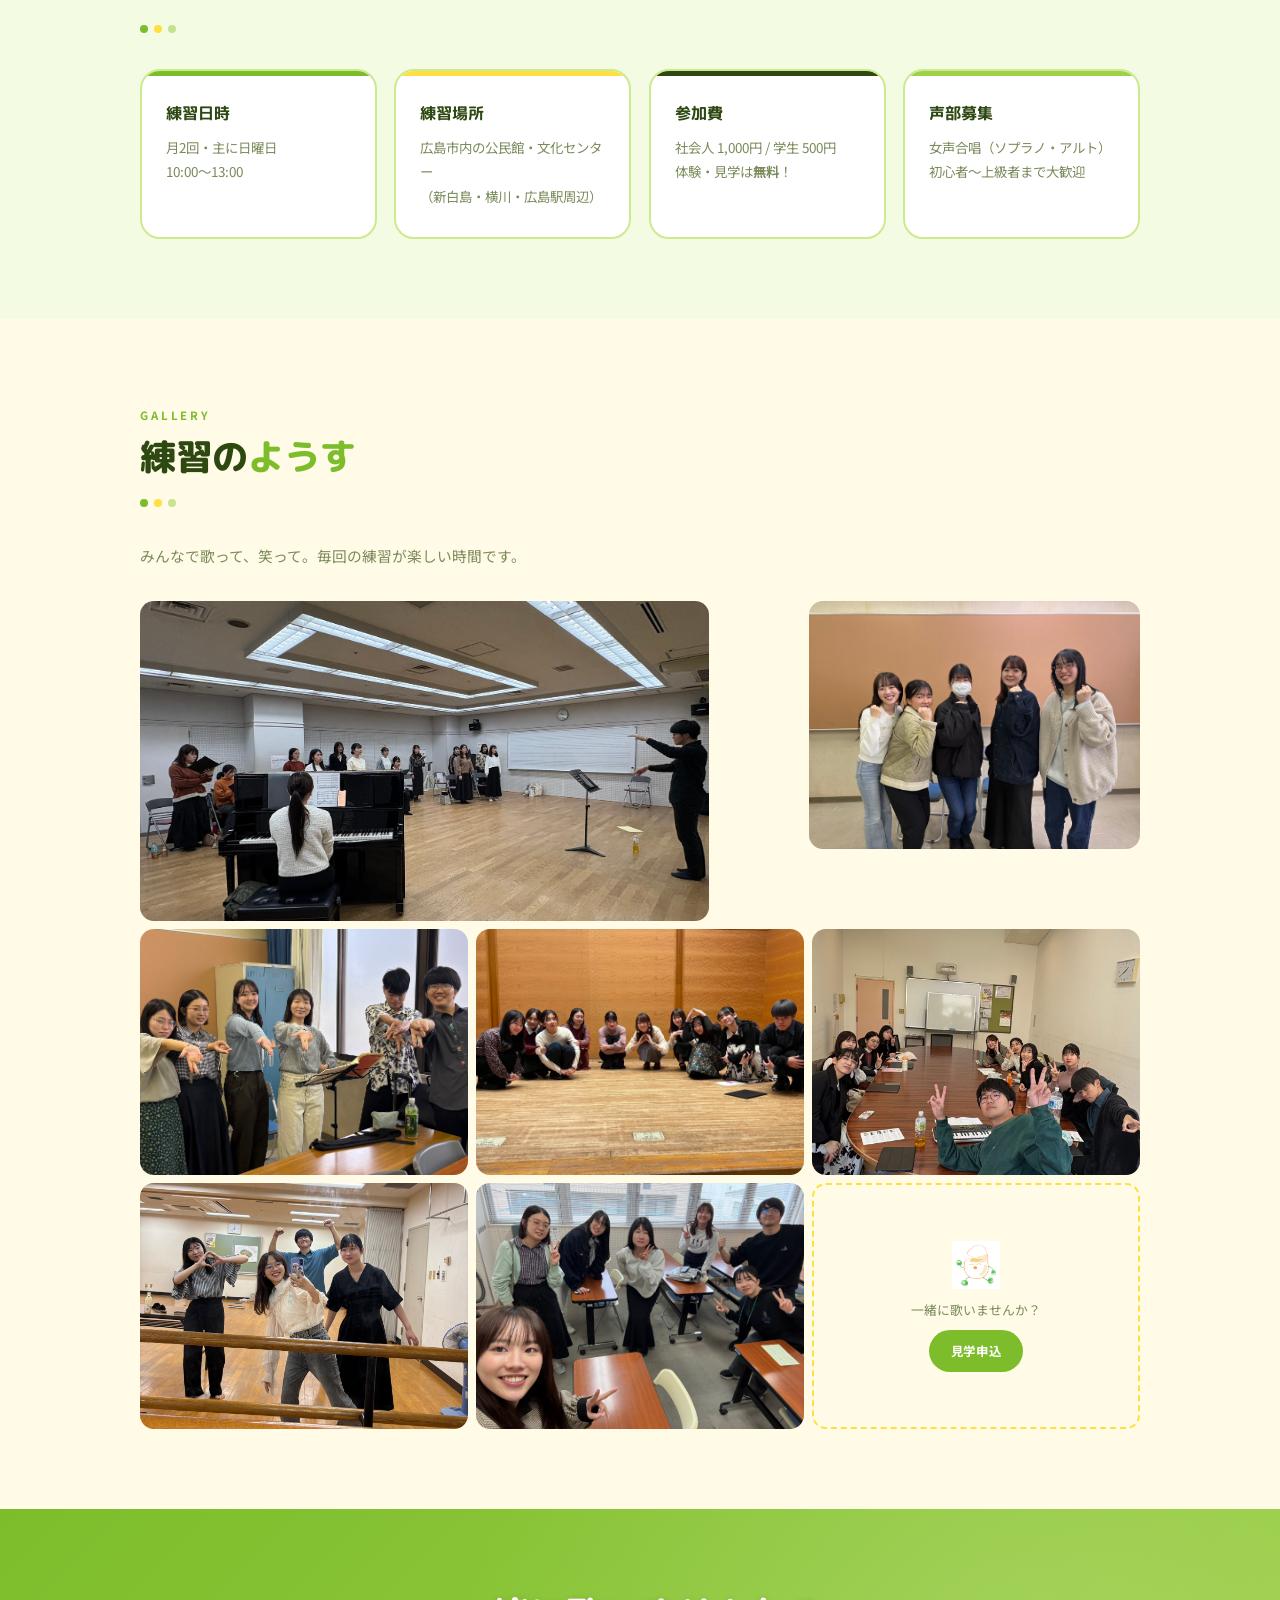
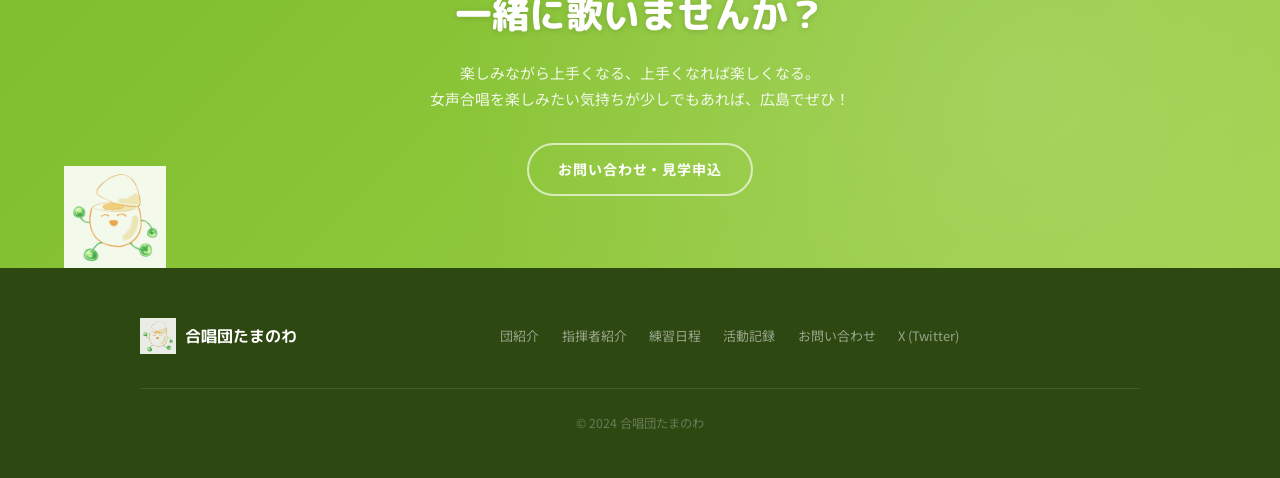
==== commit a3ba97f5: "カードアクセント帯・LINEバッジ・年タブ・favicon・遅延読込・JSON-LD追加 - 活動概要/練習場所カードに4色のアクセント帯（lime/yellow/dark/lime-light） -" ====
--- a/index.html
+++ b/index.html
@@ -10,7 +10,31 @@
   <meta property="og:description" content="広島市内で活動する女声合唱団。月2回・広島市内各所で練習中。初心者大歓迎・体験無料！">
   <meta property="og:image" content="photo/団紹介.jpg">
   <meta property="og:type" content="website">
+  <link rel="icon" type="image/png" href="photo/キャラクター.png">
+  <link rel="apple-touch-icon" href="photo/キャラクター.png">
   <link rel="stylesheet" href="style.css">
+  <script type="application/ld+json">
+  {
+    "@context": "https://schema.org",
+    "@type": "MusicGroup",
+    "name": "合唱団たまのわ",
+    "alternateName": "Tamanowa Chorus",
+    "description": "広島市内で活動する女声合唱団。月2回・主に日曜10〜13時に練習。初心者から上級者まで大歓迎。体験・見学は無料。",
+    "image": "photo/団紹介.jpg",
+    "logo": "photo/キャラクター.png",
+    "address": {
+      "@type": "PostalAddress",
+      "addressLocality": "広島市",
+      "addressRegion": "広島県",
+      "addressCountry": "JP"
+    },
+    "areaServed": "広島市",
+    "genre": "女声合唱",
+    "foundingDate": "2024",
+    "founder": { "@type": "Person", "name": "天羽 勇貴" },
+    "sameAs": ["https://x.com/tamanowa_chorus"]
+  }
+  </script>
 </head>
 <body>
 
@@ -48,13 +72,12 @@
       <a href="contact.html" class="btn btn-outline">見学・入団はこちら</a>
     </div>
   </div>
-  <img src="photo/キャラクター.png" alt="はんじゅちゃん" class="hero-mascot">
 </section>
 
 <!-- はんじゅちゃん紹介バー -->
 <div class="mascot-bar">
   <div class="mascot-bar-inner">
-    <img src="photo/キャラクター.png" alt="はんじゅちゃん">
+    <img src="photo/キャラクター.png" alt="はんじゅちゃん" loading="lazy">
     <p class="mascot-bar-text">
       <span class="mascot-bar-name">はんじゅちゃん</span>
       たまのわのマスコットキャラクター。名前を考えているとき、半熟卵をモチーフにした「はんじゅくん」という案が浮かんだのですが、「でも女声合唱団だから"くん"より"ちゃん"じゃない？」という一言で「はんじゅちゃん」に決まりました。いつも団員たちをやさしく見守っています。
@@ -89,7 +112,7 @@
         </div>
       </div>
       <div class="photo-frame photo-frame-tilt" style="background: var(--lime-pale);">
-        <img src="photo/団紹介.jpg" alt="合唱団たまのわ 集合写真" style="object-fit: contain;">
+        <img src="photo/団紹介.jpg" alt="合唱団たまのわ 集合写真" loading="lazy" style="object-fit: contain;">
       </div>
     </div>
   </div>
@@ -135,36 +158,36 @@
       <!-- 行1：本格練習シーン（大）＋ガッツポーズ -->
       <div class="gallery-row gallery-row-1">
         <div class="gallery-photo">
-          <img src="photo/練習風景/S__86597705_0.jpg" alt="指揮者と合唱団の練習風景">
-        </div>
-        <div class="gallery-photo">
-          <img src="photo/練習風景/S__86597706_0.jpg" alt="練習後のメンバー">
+          <img src="photo/練習風景/S__86597705_0.jpg" alt="指揮者と合唱団の練習風景" loading="lazy">
+        </div>
+        <div class="gallery-photo">
+          <img src="photo/練習風景/S__86597706_0.jpg" alt="練習後のメンバー" loading="lazy">
         </div>
       </div>
 
       <!-- 行2：3ショット -->
       <div class="gallery-row gallery-row-2">
         <div class="gallery-photo">
-          <img src="photo/練習風景/S__86597701_0.jpg" alt="練習風景">
-        </div>
-        <div class="gallery-photo">
-          <img src="photo/練習風景/S__86597704_0.jpg" alt="ステージでポーズ">
-        </div>
-        <div class="gallery-photo">
-          <img src="photo/練習風景/S__86597703_0.jpg" alt="ミーティングのようす">
+          <img src="photo/練習風景/S__86597701_0.jpg" alt="練習風景" loading="lazy">
+        </div>
+        <div class="gallery-photo">
+          <img src="photo/練習風景/S__86597704_0.jpg" alt="ステージでポーズ" loading="lazy">
+        </div>
+        <div class="gallery-photo">
+          <img src="photo/練習風景/S__86597703_0.jpg" alt="ミーティングのようす" loading="lazy">
         </div>
       </div>
 
       <!-- 行3：残り2枚＋CTAセル -->
       <div class="gallery-row gallery-row-3">
         <div class="gallery-photo">
-          <img src="photo/練習風景/S__86597702_0.jpg" alt="練習後のひとコマ">
-        </div>
-        <div class="gallery-photo">
-          <img src="photo/練習風景/S__86597707_0.jpg" alt="練習後のひとコマ">
+          <img src="photo/練習風景/S__86597702_0.jpg" alt="練習後のひとコマ" loading="lazy">
+        </div>
+        <div class="gallery-photo">
+          <img src="photo/練習風景/S__86597707_0.jpg" alt="練習後のひとコマ" loading="lazy">
         </div>
         <div class="gallery-cta-cell">
-          <img src="photo/キャラクター.png" alt="はんじゅちゃん">
+          <img src="photo/キャラクター.png" alt="はんじゅちゃん" loading="lazy">
           <p>一緒に歌いませんか？</p>
           <a href="contact.html" class="btn btn-primary" style="font-size:.78rem; padding:.5rem 1.2rem;">見学申込</a>
         </div>
@@ -175,7 +198,7 @@
 
 <!-- CTA バナー -->
 <section class="cta-band">
-  <img src="photo/キャラクター.png" alt="" class="cta-mascot">
+  <img src="photo/キャラクター.png" alt="" class="cta-mascot" loading="lazy">
   <h2>一緒に歌いませんか？</h2>
   <p>楽しみながら上手くなる、上手くなれば楽しくなる。<br>女声合唱を楽しみたい気持ちが少しでもあれば、広島でぜひ！</p>
   <a href="contact.html" class="btn btn-outline">お問い合わせ・見学申込</a>
@@ -184,7 +207,7 @@
 <footer>
   <div class="footer-inner">
     <div class="footer-logo">
-      <img src="photo/キャラクター.png" alt="はんじゅちゃん">
+      <img src="photo/キャラクター.png" alt="はんじゅちゃん" loading="lazy">
       <span>合唱団たまのわ</span>
     </div>
     <nav class="footer-links">
--- a/style.css
+++ b/style.css
@@ -204,7 +204,20 @@
   padding: 1.75rem 1.5rem;
   border: 2px solid var(--border);
   transition: transform .2s, box-shadow .2s, border-color .2s;
-}
+  position: relative; overflow: hidden;
+}
+
+.card-grid .card::before {
+  content: '';
+  position: absolute;
+  top: 0; left: 0; right: 0;
+  height: 5px;
+  background: var(--lime);
+}
+.card-grid .card:nth-child(4n+1)::before { background: var(--lime); }
+.card-grid .card:nth-child(4n+2)::before { background: var(--yellow); }
+.card-grid .card:nth-child(4n+3)::before { background: var(--dark); }
+.card-grid .card:nth-child(4n)::before   { background: var(--lime-light); }
 
 .card:hover { box-shadow: 0 10px 28px rgba(0,0,0,.1); border-color: var(--lime); }
 
@@ -420,6 +433,16 @@
   border-radius: 22px; padding: 2.25rem 1.85rem; text-align: center;
   transition: transform .2s, box-shadow .2s;
   border: 2px solid transparent;
+  position: relative;
+}
+
+.contact-method-badge {
+  position: absolute; top: -14px; left: 50%; transform: translateX(-50%);
+  background: #06C755; color: #fff;
+  font-size: .75rem; font-weight: 700;
+  letter-spacing: .08em; white-space: nowrap;
+  padding: .3rem 1.1rem; border-radius: 999px;
+  box-shadow: 0 4px 12px rgba(6,199,85,.32);
 }
 
 .contact-method-card:hover { box-shadow: 0 12px 32px rgba(0,0,0,.1); }
@@ -709,3 +732,32 @@
   .timeline-card { padding: 1.2rem 1.25rem; }
   .timeline-card-title { font-size: 1rem; }
 }
+
+/* ━━━━━━━━━━━━━━━━━━━━━━━━━━━━━━
+   年ジャンプタブ（活動記録）
+━━━━━━━━━━━━━━━━━━━━━━━━━━━━━━ */
+.year-tabs {
+  display: flex; gap: .6rem; justify-content: center;
+  flex-wrap: wrap;
+  max-width: 1000px; margin: 2.5rem auto 0;
+  padding: 0 1.5rem;
+}
+
+.year-tab {
+  padding: .55rem 1.6rem;
+  border-radius: 999px;
+  background: var(--surface);
+  border: 2px solid var(--border);
+  color: var(--text);
+  text-decoration: none;
+  font-family: 'M PLUS Rounded 1c', sans-serif;
+  font-weight: 700;
+  font-size: .92rem;
+  letter-spacing: .05em;
+  transition: all .2s;
+}
+
+.year-tab:hover { background: var(--lime-pale); border-color: var(--lime); color: var(--dark); }
+.year-tab.active { background: var(--lime); border-color: var(--lime); color: #fff; }
+
+section[id^="year-"] { scroll-margin-top: 80px; }
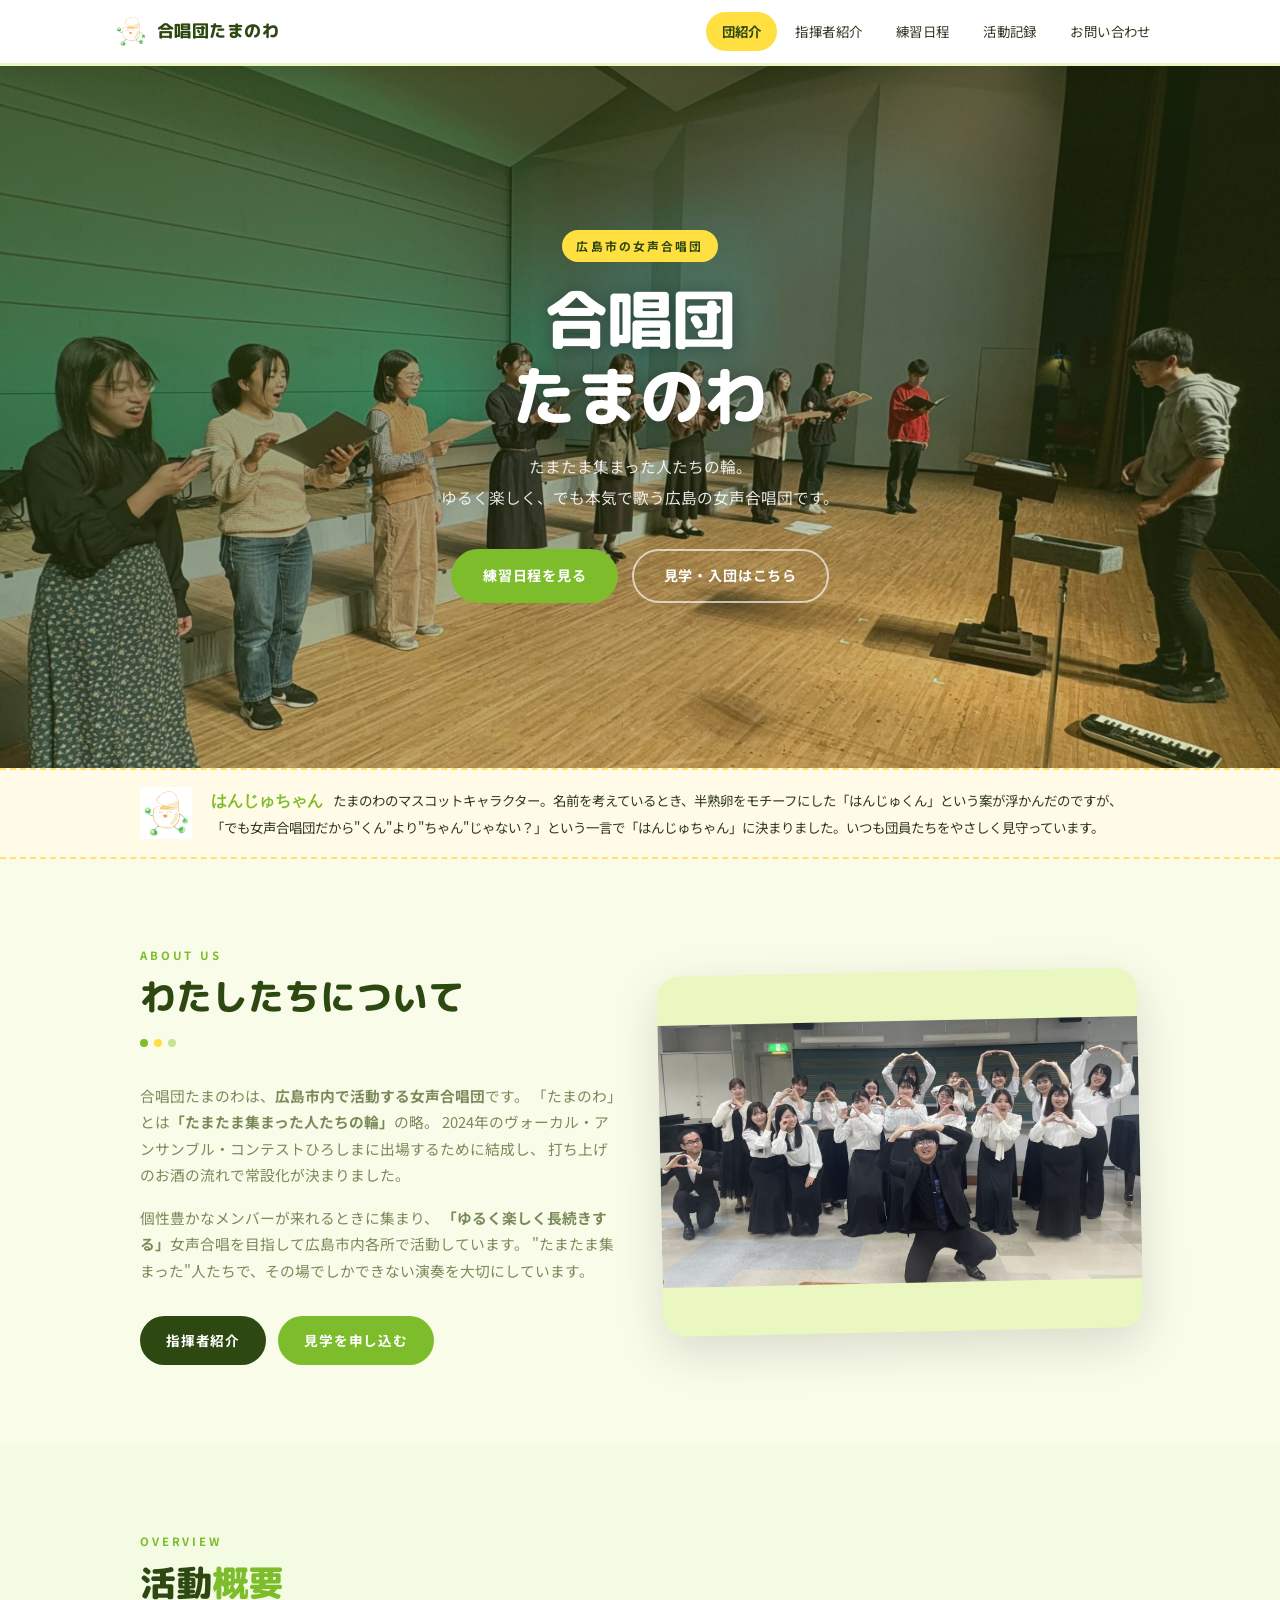
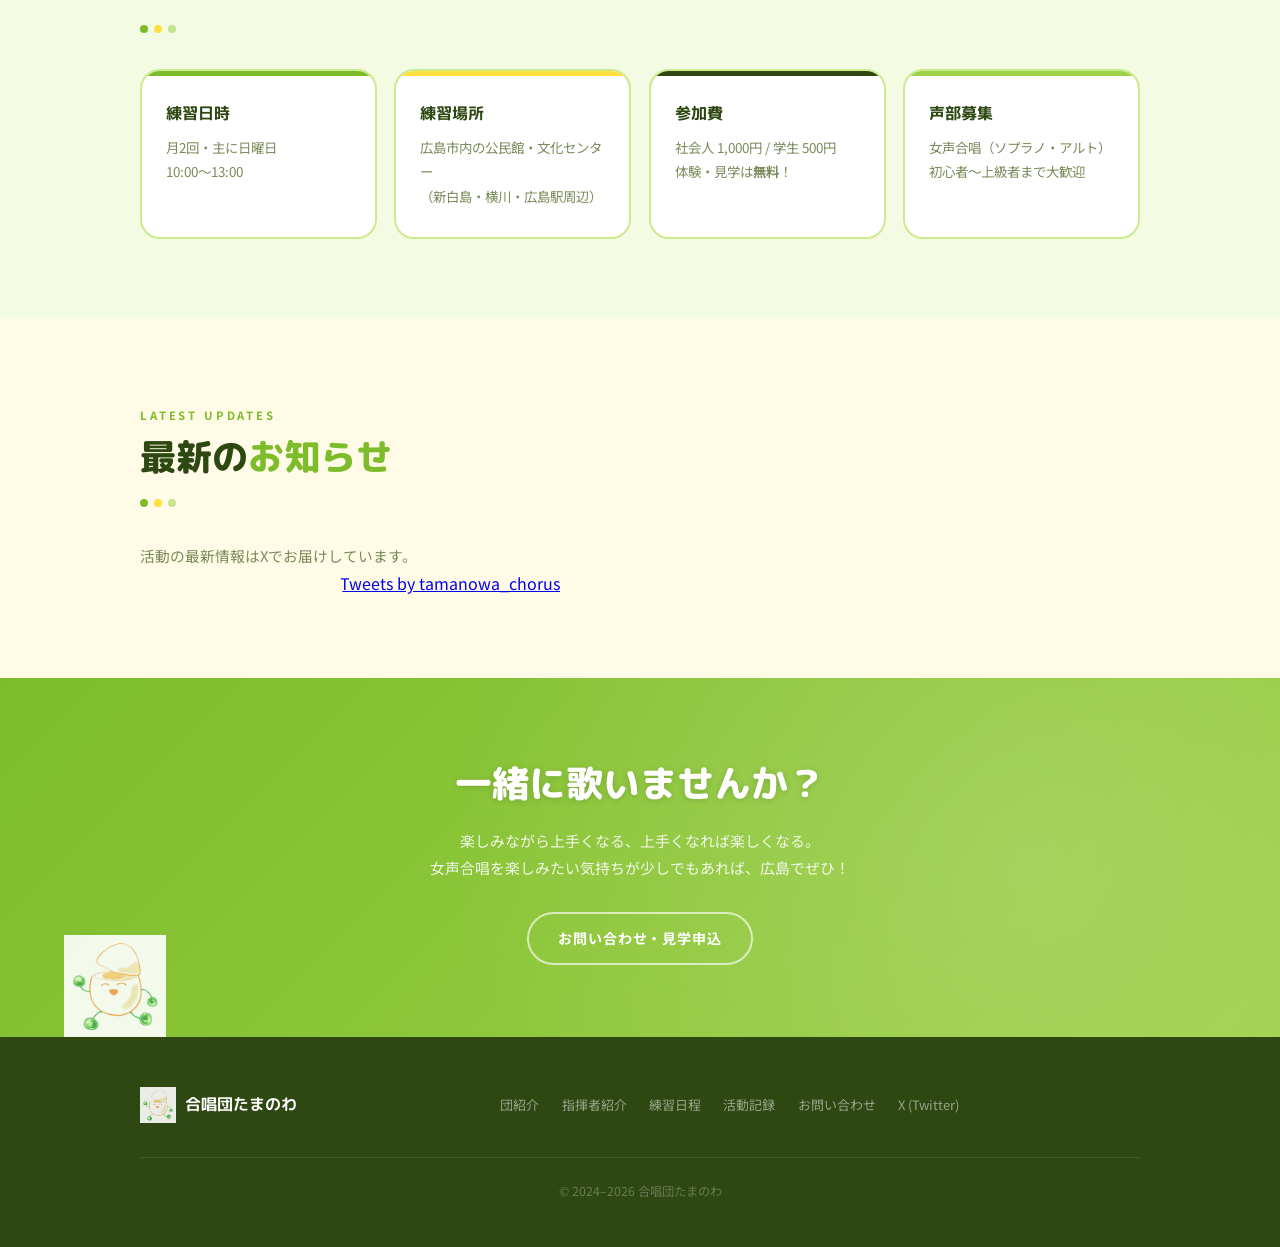
==== commit 3bbf2288: "インラインCSS整理・Calendar API・Xタイムライン・著作権年自動化など - Google Calendar APIで次回練習を自動表示（schedule.html） - トップページの練習" ====
--- a/index.html
+++ b/index.html
@@ -106,13 +106,13 @@
           <strong>「ゆるく楽しく長続きする」</strong>女声合唱を目指して広島市内各所で活動しています。
           "たまたま集まった"人たちで、その場でしかできない演奏を大切にしています。
         </p>
-        <div style="margin-top:2rem; display:flex; gap:.75rem; flex-wrap:wrap;">
-          <a href="conductor.html" class="btn btn-dark" style="font-size:.85rem; padding:.65rem 1.5rem;">指揮者紹介</a>
-          <a href="contact.html" class="btn btn-primary" style="font-size:.85rem; padding:.65rem 1.5rem;">見学を申し込む</a>
-        </div>
-      </div>
-      <div class="photo-frame photo-frame-tilt" style="background: var(--lime-pale);">
-        <img src="photo/団紹介.jpg" alt="合唱団たまのわ 集合写真" loading="lazy" style="object-fit: contain;">
+        <div class="btn-row">
+          <a href="conductor.html" class="btn btn-dark btn-sm">指揮者紹介</a>
+          <a href="contact.html" class="btn btn-primary btn-sm">見学を申し込む</a>
+        </div>
+      </div>
+      <div class="photo-frame photo-frame-tilt photo-frame--contain" style="background: var(--lime-pale);">
+        <img src="photo/団紹介.jpg" alt="合唱団たまのわ 集合写真" loading="lazy">
       </div>
     </div>
   </div>
@@ -146,7 +146,22 @@
   </div>
 </section>
 
-<!-- 練習風景ギャラリー -->
+<!-- X（Twitter）タイムライン -->
+<section class="section bg-yellow">
+  <div class="section-inner">
+    <span class="section-tag">Latest Updates</span>
+    <h2 class="section-title">最新の<span>お知らせ</span></h2>
+    <div class="divider-dots"><span></span><span></span><span></span></div>
+    <p class="section-lead">活動の最新情報はXでお届けしています。</p>
+
+    <div class="x-timeline-wrap">
+      <a class="twitter-timeline" data-lang="ja" data-height="500" href="https://twitter.com/tamanowa_chorus?ref_src=twsrc%5Etfw">Tweets by tamanowa_chorus</a>
+    </div>
+    <script async src="https://platform.twitter.com/widgets.js" charset="utf-8"></script>
+  </div>
+</section>
+
+<!-- 旧：練習風景ギャラリー（復元時はコメント解除）
 <section class="section bg-yellow">
   <div class="section-inner">
     <span class="section-tag">Gallery</span>
@@ -155,7 +170,6 @@
     <p class="section-lead">みんなで歌って、笑って。毎回の練習が楽しい時間です。</p>
 
     <div class="gallery-layout">
-      <!-- 行1：本格練習シーン（大）＋ガッツポーズ -->
       <div class="gallery-row gallery-row-1">
         <div class="gallery-photo">
           <img src="photo/練習風景/S__86597705_0.jpg" alt="指揮者と合唱団の練習風景" loading="lazy">
@@ -165,7 +179,6 @@
         </div>
       </div>
 
-      <!-- 行2：3ショット -->
       <div class="gallery-row gallery-row-2">
         <div class="gallery-photo">
           <img src="photo/練習風景/S__86597701_0.jpg" alt="練習風景" loading="lazy">
@@ -178,7 +191,6 @@
         </div>
       </div>
 
-      <!-- 行3：残り2枚＋CTAセル -->
       <div class="gallery-row gallery-row-3">
         <div class="gallery-photo">
           <img src="photo/練習風景/S__86597702_0.jpg" alt="練習後のひとコマ" loading="lazy">
@@ -189,12 +201,13 @@
         <div class="gallery-cta-cell">
           <img src="photo/キャラクター.png" alt="はんじゅちゃん" loading="lazy">
           <p>一緒に歌いませんか？</p>
-          <a href="contact.html" class="btn btn-primary" style="font-size:.78rem; padding:.5rem 1.2rem;">見学申込</a>
-        </div>
-      </div>
-    </div>
-  </div>
-</section>
+          <a href="contact.html" class="btn btn-primary btn-xs">見学申込</a>
+        </div>
+      </div>
+    </div>
+  </div>
+</section>
+-->
 
 <!-- CTA バナー -->
 <section class="cta-band">
@@ -218,16 +231,11 @@
       <a href="contact.html">お問い合わせ</a>
       <a href="https://x.com/tamanowa_chorus" target="_blank" rel="noopener">X (Twitter)</a>
     </nav>
-    <p class="footer-copy">© 2024 合唱団たまのわ</p>
+    <p class="footer-copy">© <span class="copyright-years">2024</span> 合唱団たまのわ</p>
   </div>
 </footer>
 
 
-<script>
-document.querySelectorAll('img').forEach(function(img){
-  img.setAttribute('draggable','false');
-  img.addEventListener('contextmenu',function(e){e.preventDefault();});
-});
-</script>
+<script src="common.js"></script>
 </body>
 </html>
--- a/style.css
+++ b/style.css
@@ -421,7 +421,7 @@
 .info-card { background: var(--surface); border-radius: 18px; padding: 1.4rem; border: 2px solid var(--border); }
 .info-card-icon { font-size: 1.7rem; margin-bottom: .7rem; }
 .info-card-label { font-size: .71rem; font-weight: 700; color: var(--lime); letter-spacing: .15em; text-transform: uppercase; margin-bottom: .28rem; }
-.info-card-value { font-family: 'Noto Serif JP', serif; font-size: .98rem; color: var(--dark); }
+.info-card-value { font-family: 'M PLUS Rounded 1c', sans-serif; font-size: .98rem; font-weight: 700; color: var(--dark); }
 .info-card-sub { font-size: .79rem; color: var(--muted); margin-top: .18rem; }
 
 /* ━━━━━━━━━━━━━━━━━━━━━━━━━━━━━━
@@ -761,3 +761,182 @@
 .year-tab.active { background: var(--lime); border-color: var(--lime); color: #fff; }
 
 section[id^="year-"] { scroll-margin-top: 80px; }
+
+/* 直近の練習（Google Calendar API） */
+.upcoming-practices {
+  display: grid;
+  gap: 1.25rem;
+  grid-template-columns: repeat(auto-fit, minmax(260px, 1fr));
+  max-width: 900px;
+  margin: 0 auto;
+}
+.upcoming-card {
+  background: var(--surface);
+  border: 2px solid var(--border);
+  border-radius: 16px;
+  padding: 1.4rem 1.5rem 1.25rem;
+  position: relative;
+  transition: transform .2s, box-shadow .2s;
+}
+.upcoming-card:hover {
+  transform: translateY(-3px);
+  box-shadow: 0 12px 28px rgba(0,0,0,.08);
+}
+.upcoming-card::before {
+  content: '';
+  position: absolute;
+  top: 0; left: 0; right: 0;
+  height: 5px;
+  background: var(--lime);
+  border-radius: 14px 14px 0 0;
+}
+.upcoming-card:nth-child(2)::before { background: var(--yellow); }
+.upcoming-card:nth-child(3)::before { background: var(--lime-light); }
+.upcoming-date {
+  font-family: 'M PLUS Rounded 1c', sans-serif;
+  font-size: 1.15rem;
+  font-weight: 800;
+  color: var(--dark);
+  margin: 0 0 .35rem;
+}
+.upcoming-time {
+  font-size: .9rem;
+  color: var(--muted);
+  margin: 0 0 .55rem;
+  font-weight: 600;
+}
+.upcoming-title {
+  font-size: .95rem;
+  color: var(--text);
+  font-weight: 700;
+  margin: 0;
+  line-height: 1.5;
+}
+.upcoming-location {
+  font-size: .85rem;
+  color: var(--muted);
+  margin: .4rem 0 0;
+}
+.upcoming-loading,
+.upcoming-empty,
+.upcoming-error {
+  grid-column: 1 / -1;
+  text-align: center;
+  color: var(--muted);
+  padding: 1.5rem 1rem;
+  font-size: .9rem;
+}
+
+/* ===== ユーティリティ・共通コンポーネント（インラインスタイル統合） ===== */
+
+/* 小さめボタン */
+.btn-sm { font-size: .85rem; padding: .65rem 1.5rem; }
+.btn-xs { font-size: .78rem; padding: .5rem 1.2rem; }
+
+/* ボタン横並び */
+.btn-row {
+  display: flex;
+  gap: .75rem;
+  flex-wrap: wrap;
+  margin-top: 2rem;
+}
+.cta-actions {
+  display: flex;
+  gap: 1rem;
+  justify-content: center;
+  flex-wrap: wrap;
+  position: relative;
+}
+
+/* 指揮者ページのエピソードチップ */
+.episode-chip-list {
+  display: flex;
+  gap: .75rem;
+  margin-top: 2rem;
+  flex-wrap: wrap;
+}
+.episode-chip {
+  border-radius: 12px;
+  padding: .6rem 1rem;
+  font-size: .8rem;
+  color: var(--text);
+}
+.episode-chip--yellow { background: var(--yellow-pale); }
+.episode-chip--lime   { background: var(--lime-pale); }
+
+/* お問い合わせページのLINE記入例ボックス */
+.line-example-block { margin-top: 2.5rem; }
+.line-example-block h3 {
+  font-family: 'M PLUS Rounded 1c', sans-serif;
+  color: var(--dark);
+  font-size: 1.05rem;
+  margin-bottom: 1rem;
+}
+.line-example {
+  background: var(--surface);
+  border: 1.5px solid var(--border);
+  border-radius: 16px;
+  padding: 1.5rem;
+  max-width: 480px;
+  font-size: .88rem;
+  color: var(--text);
+  line-height: 2;
+}
+.line-example p { margin: 0; }
+.line-example-note {
+  margin-top: .75rem;
+  font-size: .82rem;
+  color: var(--muted);
+}
+
+/* アイコン付き案内ボックス */
+.info-box--icon {
+  margin-top: 2rem;
+  display: flex;
+  align-items: center;
+  gap: 1rem;
+}
+.info-box--icon img {
+  width: 48px;
+  flex-shrink: 0;
+}
+
+/* Googleカレンダー埋め込み枠 */
+.calendar-embed {
+  border-radius: 16px;
+  overflow: hidden;
+  box-shadow: 0 8px 32px rgba(0,0,0,.1);
+}
+.calendar-embed iframe {
+  border: 0;
+  display: block;
+  width: 100%;
+}
+.calendar-actions {
+  text-align: center;
+  margin-top: 1.25rem;
+}
+
+/* 写真フレーム：画像を切り抜かず収めるバリアント */
+.photo-frame--contain img { object-fit: contain; }
+
+/* 中央寄せセクション（SNSなど） */
+.section--center { padding-top: 3rem; padding-bottom: 3rem; }
+.section--center .section-inner { text-align: center; }
+.section--center .divider-dots { justify-content: center; }
+.section--center .section-title { text-align: center; }
+
+/* X（Twitter）タイムライン埋め込み */
+.x-timeline-wrap {
+  max-width: 600px;
+  margin: 0 auto;
+  border-radius: 16px;
+  overflow: hidden;
+}
+
+/* 画像のダウンロード抑止（iOSの長押しメニュー含む） */
+img {
+  -webkit-touch-callout: none;
+  -webkit-user-select: none;
+  user-select: none;
+}
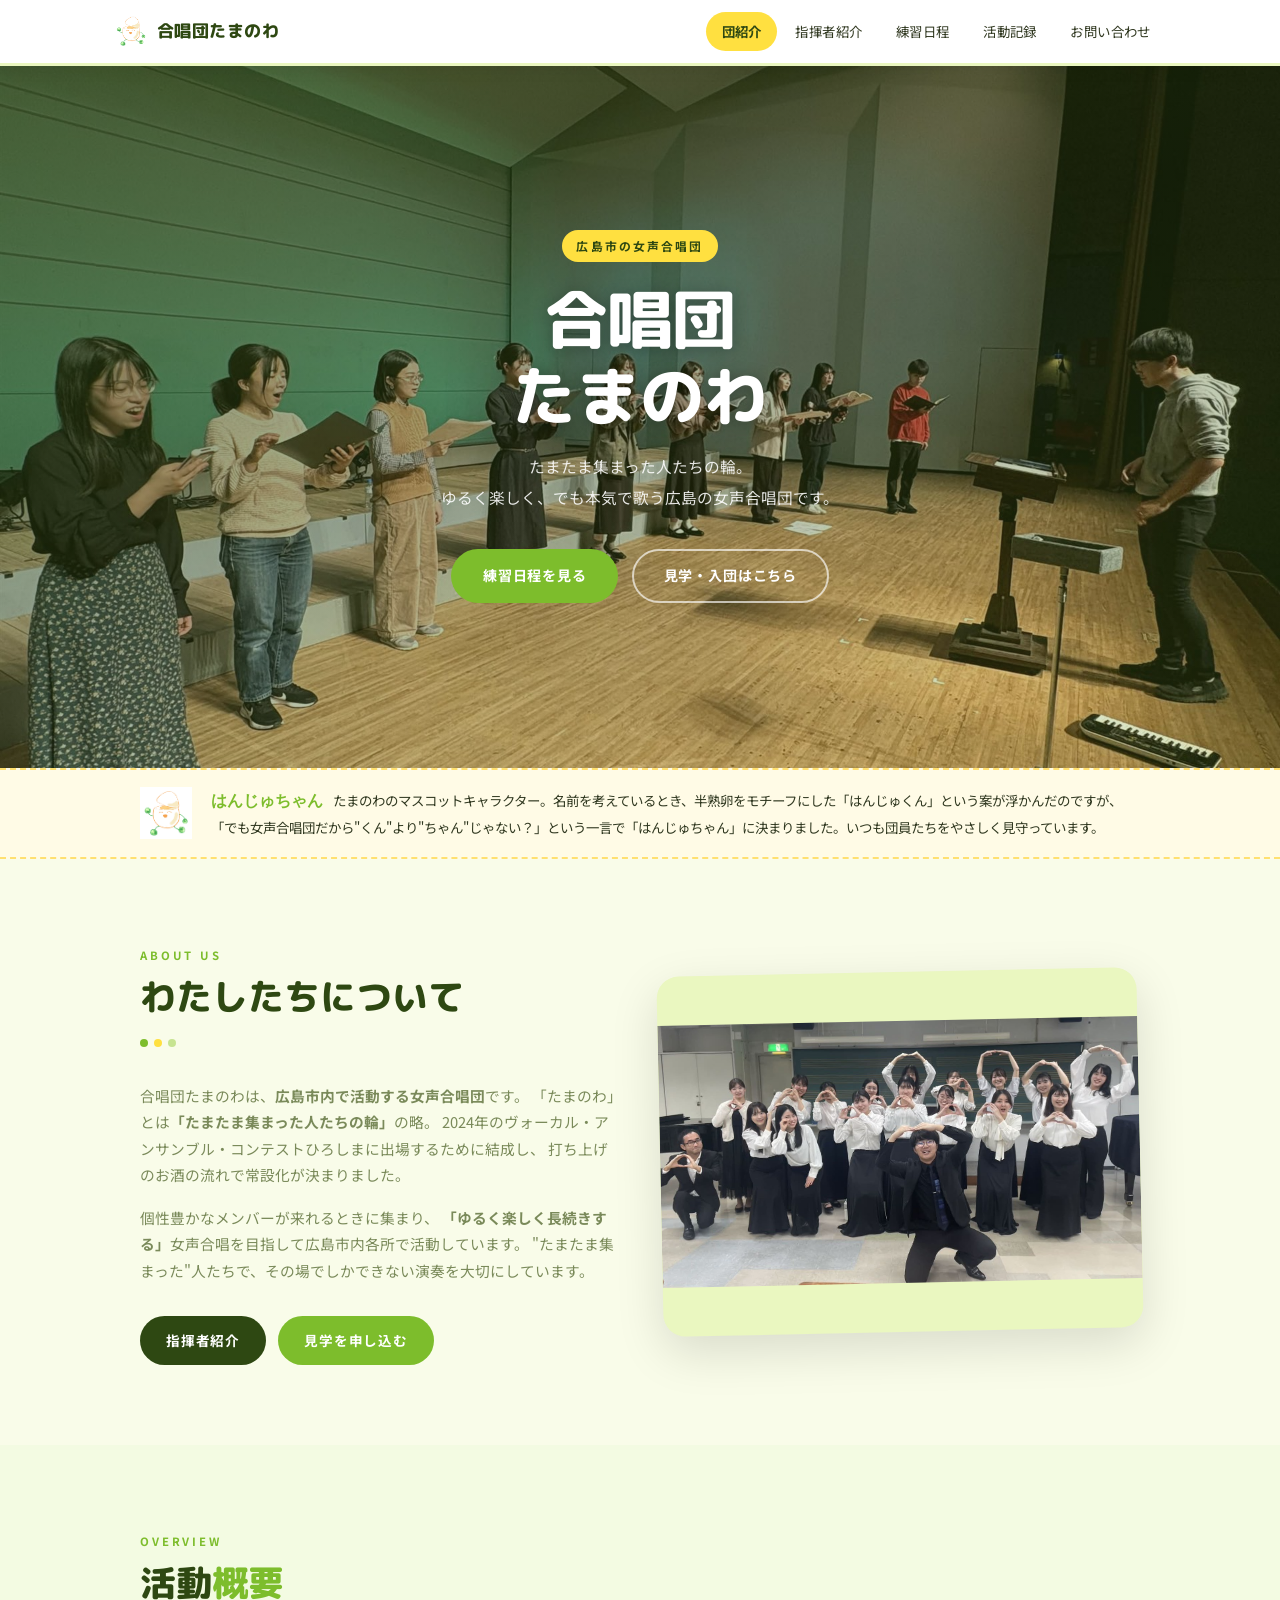
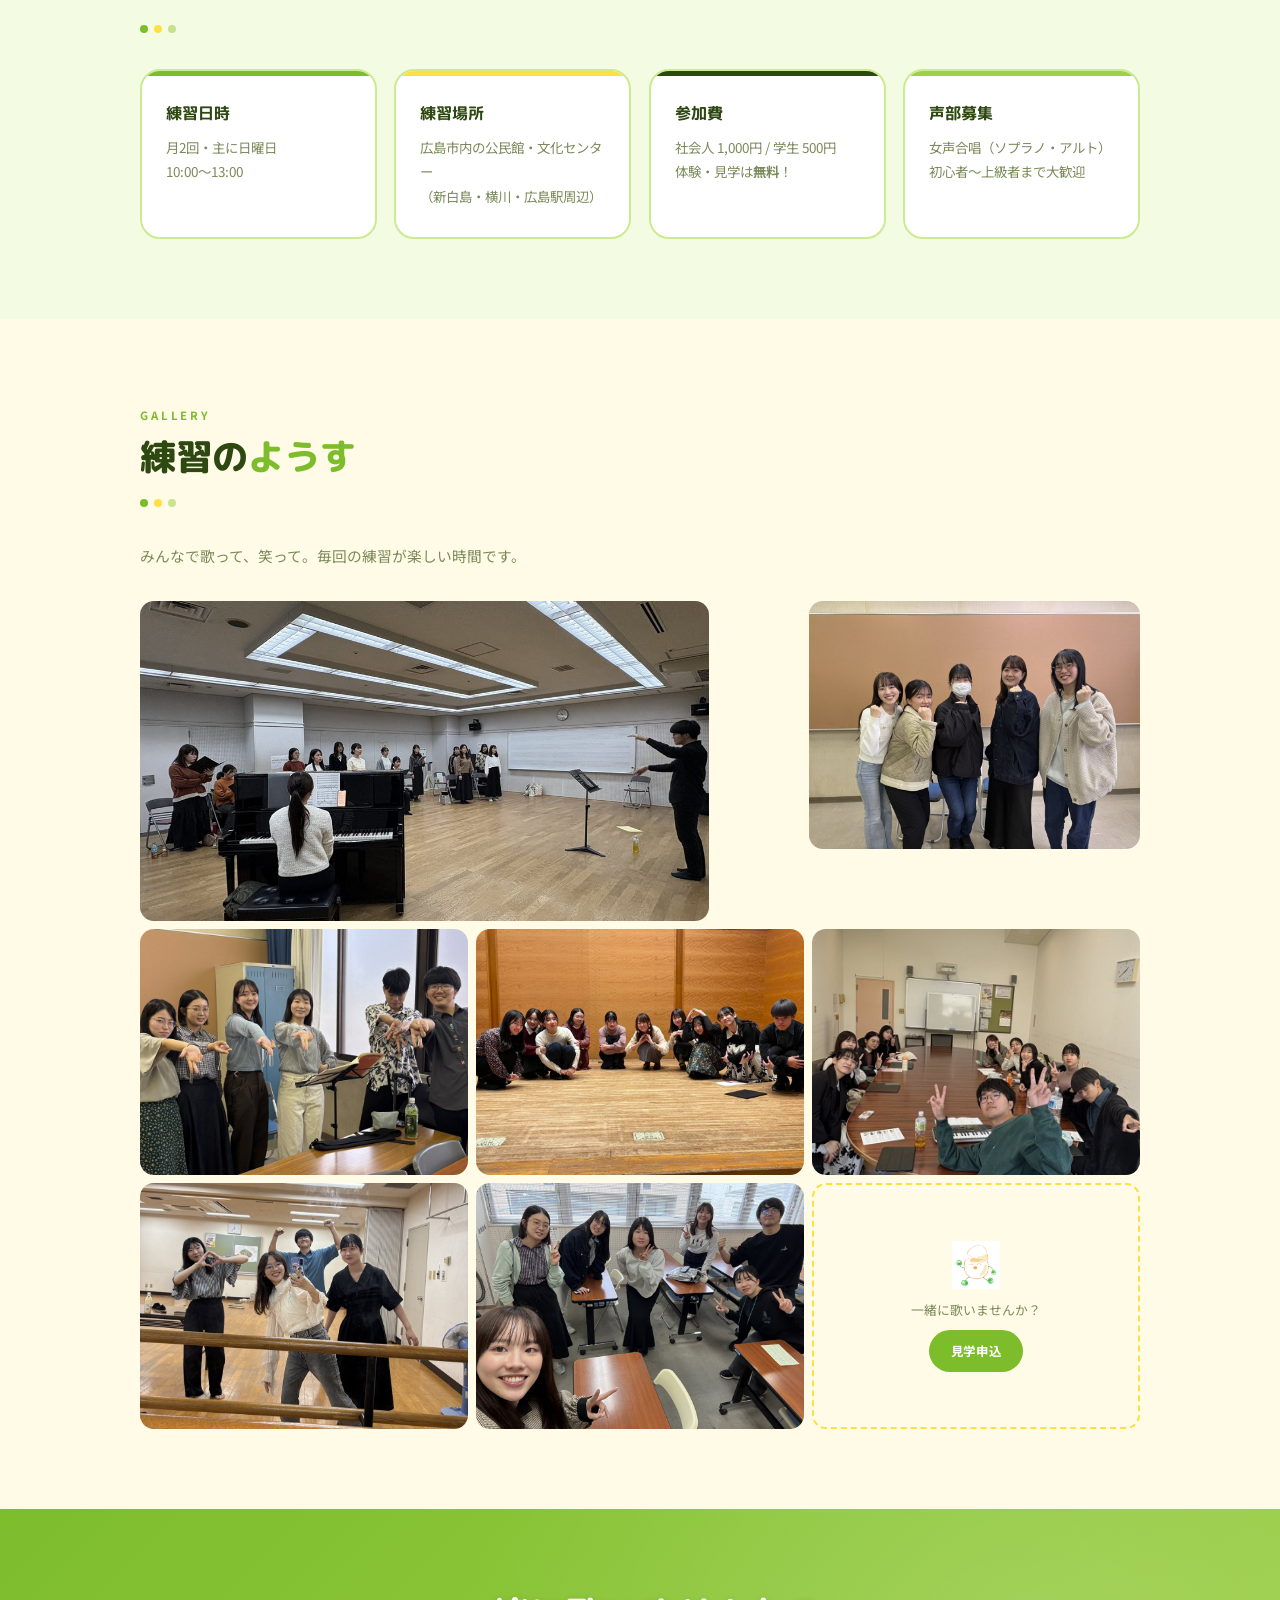
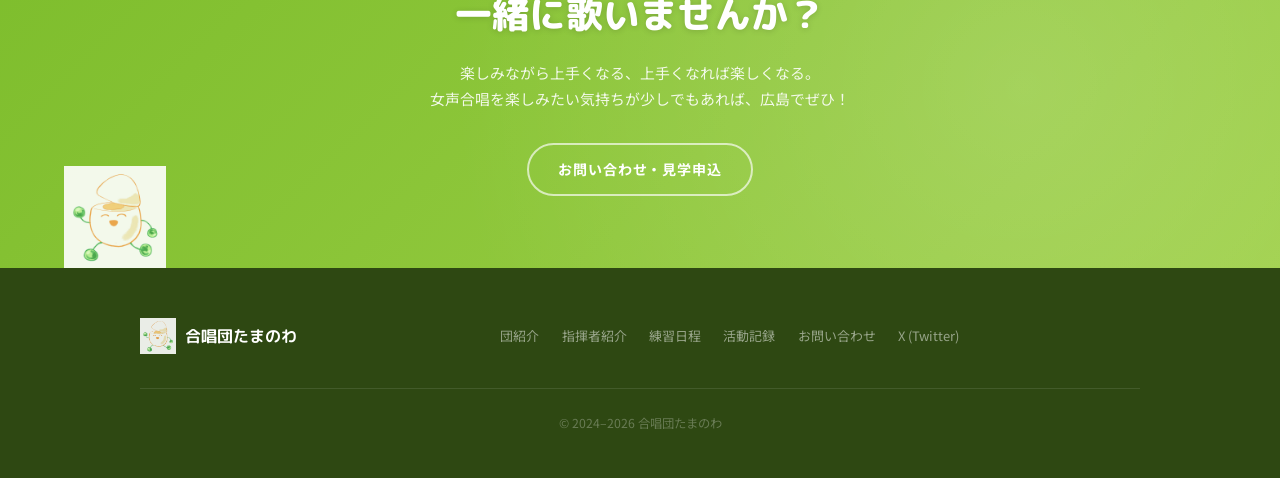
==== commit c7262d10: "ギャラリー復元・画像最適化・モバイル対応強化 - index.html: Xタイムラインを撤回してギャラリー表示に復元   （X側の埋め込み機能不安定のため） - 画像ファイル全体の容量を約60%削減" ====
--- a/index.html
+++ b/index.html
@@ -146,22 +146,7 @@
   </div>
 </section>
 
-<!-- X（Twitter）タイムライン -->
-<section class="section bg-yellow">
-  <div class="section-inner">
-    <span class="section-tag">Latest Updates</span>
-    <h2 class="section-title">最新の<span>お知らせ</span></h2>
-    <div class="divider-dots"><span></span><span></span><span></span></div>
-    <p class="section-lead">活動の最新情報はXでお届けしています。</p>
-
-    <div class="x-timeline-wrap">
-      <a class="twitter-timeline" data-lang="ja" data-height="500" href="https://twitter.com/tamanowa_chorus?ref_src=twsrc%5Etfw">Tweets by tamanowa_chorus</a>
-    </div>
-    <script async src="https://platform.twitter.com/widgets.js" charset="utf-8"></script>
-  </div>
-</section>
-
-<!-- 旧：練習風景ギャラリー（復元時はコメント解除）
+<!-- 練習風景ギャラリー -->
 <section class="section bg-yellow">
   <div class="section-inner">
     <span class="section-tag">Gallery</span>
@@ -207,7 +192,6 @@
     </div>
   </div>
 </section>
--->
 
 <!-- CTA バナー -->
 <section class="cta-band">
--- a/style.css
+++ b/style.css
@@ -450,7 +450,7 @@
 .contact-method-card.form { background: #EEF4FF; border-color: #4A80F0; }
 
 .contact-method-icon { font-size: 2.75rem; margin-bottom: .9rem; display: block; }
-.contact-method-title { font-family: 'Noto Serif JP', serif; font-size: 1.25rem; color: var(--dark); margin-bottom: .45rem; }
+.contact-method-title { font-family: 'M PLUS Rounded 1c', sans-serif; font-size: 1.25rem; font-weight: 800; color: var(--dark); margin-bottom: .45rem; }
 .contact-method-desc { font-size: .84rem; color: var(--muted); margin-bottom: 1.65rem; line-height: 1.9; }
 
 .contact-faq { margin-top: 3rem; }
@@ -934,9 +934,65 @@
   overflow: hidden;
 }
 
-/* 画像のダウンロード抑止（iOSの長押しメニュー含む） */
+/* 画像のダウンロード抑止（iOSの長押しメニュー含む）＋ 横スクロール防止 */
 img {
+  max-width: 100%;
   -webkit-touch-callout: none;
   -webkit-user-select: none;
   user-select: none;
 }
+
+/* ━━━━━━━━━━━━━━━━━━━━━━━━━━━━━━
+   レスポンシブ強化（モバイル最適化）
+━━━━━━━━━━━━━━━━━━━━━━━━━━━━━━ */
+@media (max-width: 768px) {
+  /* タッチターゲット最低44px（iOS HIG / Material Design準拠） */
+  .btn { min-height: 44px; padding: .85rem 1.6rem; font-size: .85rem; }
+
+  /* 指揮者名を画面幅にあわせて縮小 */
+  .conductor-name { font-size: clamp(1.45rem, 5vw, 1.9rem); }
+
+  /* メッセージブロック内の余白を削減 */
+  .message-block { padding: 2rem 1.5rem; border-radius: 18px; }
+  .message-block::before { font-size: 6rem; left: 10px; top: -4px; }
+
+  /* ページヒーロー余白を縮小 */
+  .page-hero { padding: 3.5rem 1.2rem 2.75rem; }
+
+  /* お問い合わせカード余白を縮小 */
+  .contact-method-card { padding: 1.85rem 1.4rem; }
+
+  /* セクションリード読みやすさ */
+  .section-lead { font-size: .9rem; line-height: 1.9; }
+
+  /* CTAバンド余白を縮小 */
+  .cta-band { padding: 3.5rem 1.2rem; }
+
+  /* 直近の練習カードもスマホ最適化 */
+  .upcoming-card { padding: 1.2rem 1.25rem 1.1rem; }
+  .upcoming-date { font-size: 1.05rem; }
+}
+
+@media (max-width: 480px) {
+  /* 極小画面：セクション余白さらに削減 */
+  .section { padding: 3rem 1rem; }
+
+  /* マスコットバーは縦積みに */
+  .mascot-bar-inner { flex-direction: column; text-align: center; gap: .65rem; }
+
+  /* セクションタイトル・ページヒーローが折れないように */
+  .section-title { font-size: clamp(1.45rem, 6vw, 1.85rem); }
+  .page-hero h1 { font-size: clamp(1.7rem, 6.5vw, 2.4rem); }
+
+  /* お問い合わせバッジが見切れないように */
+  .contact-method-badge { font-size: .68rem; padding: .26rem .9rem; }
+
+  /* タイムライン左パディングを縮小 */
+  .timeline { padding-left: 1.1rem; }
+
+  /* ボタン padding をさらに縮小 */
+  .btn { padding: .8rem 1.35rem; font-size: .82rem; }
+
+  /* 年タブのフィット感を上げる */
+  .year-tab { padding: .5rem 1.2rem; font-size: .85rem; }
+}
